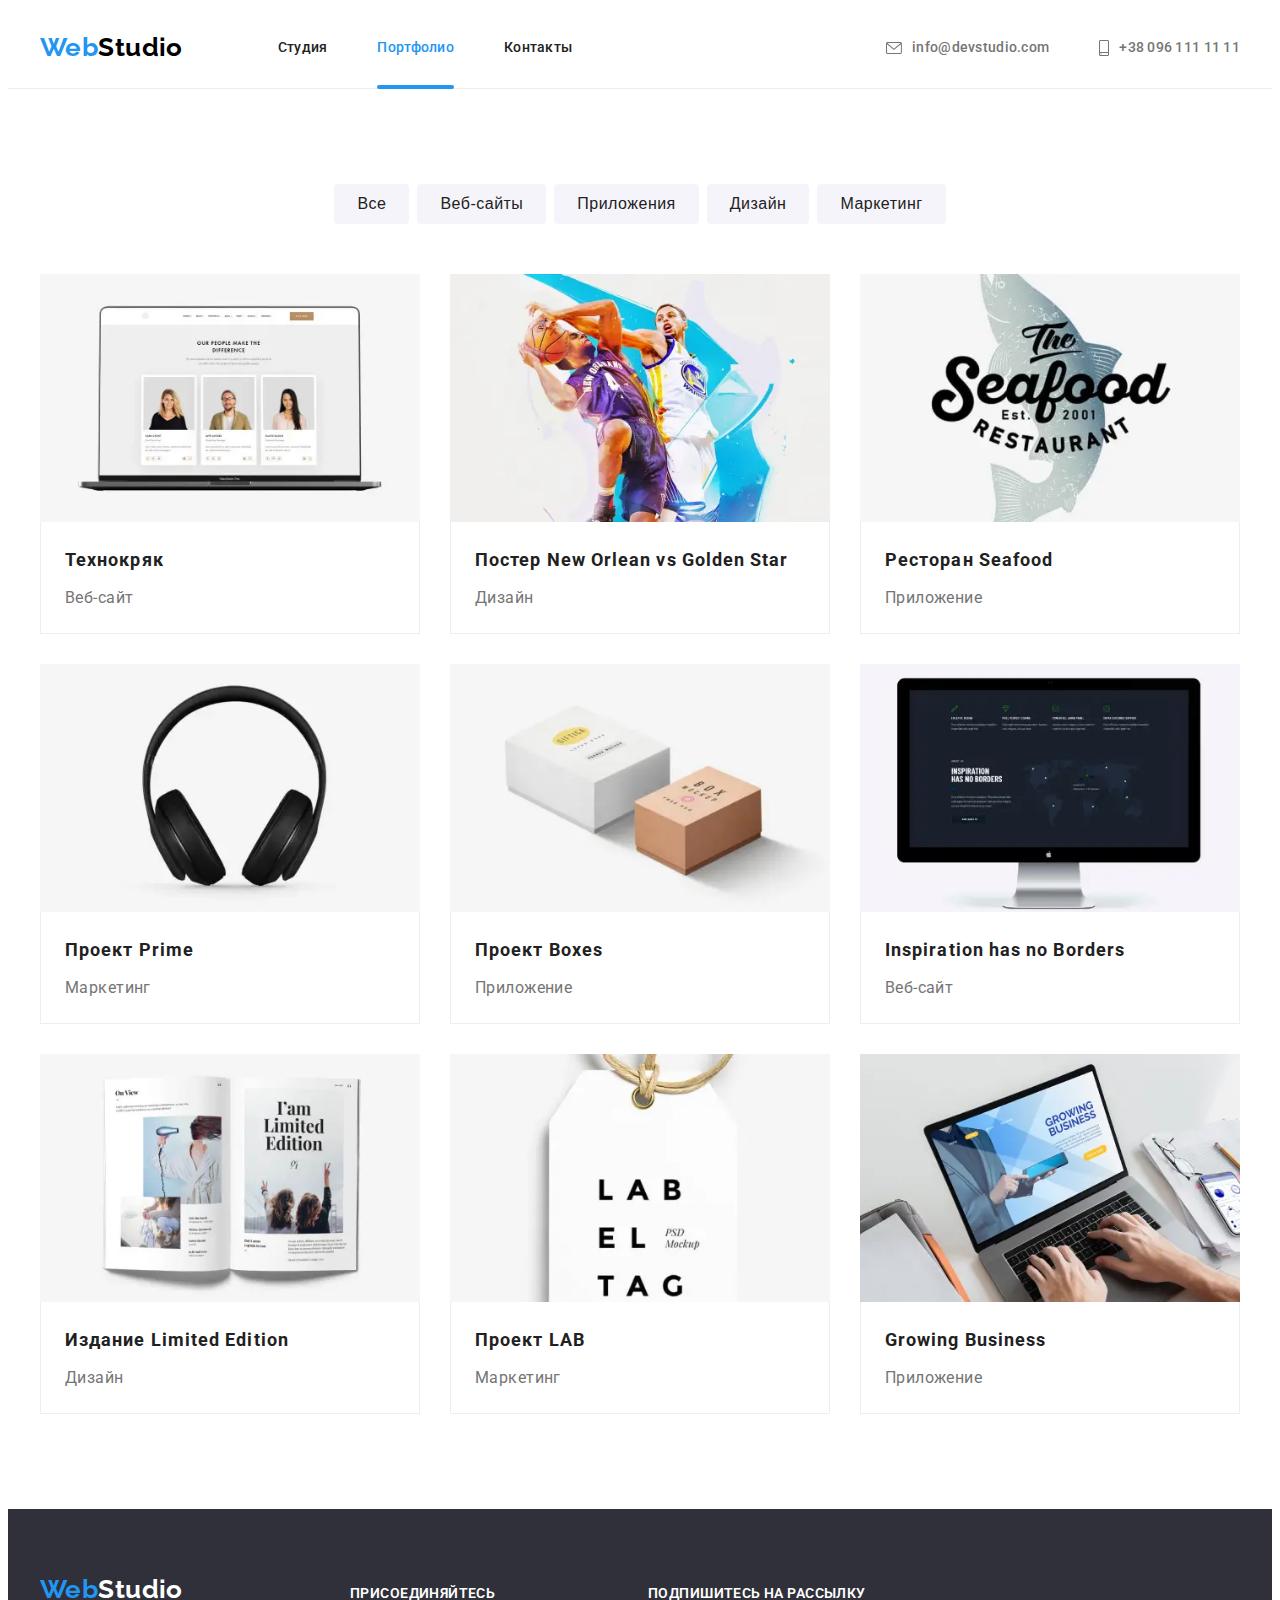
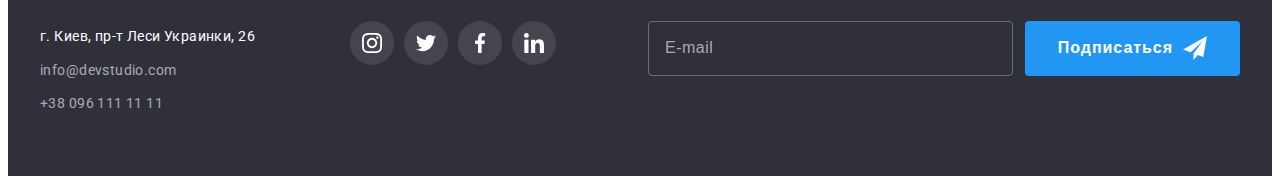
==== portfolio.html @ e7711534 "Add files" ====
<!DOCTYPE html>
<html lang="ru">
  <head>
    <meta charset="UTF-8" />
    <meta name="viewport" content="width=device-width, initial-scale=1.0" />
    <title>Portfolio</title>

    <link
      rel="stylesheet"
      href="https://cdnjs.cloudflare.com/ajax/libs/modern-normalize/1.0.0/modern-normalize.min.css"
      integrity="sha512-ISS7cAi1PEhQ8jnbJpJZMd29NlhNj4AWYyLOSp2CE/CsHxTCu+r+t0D2yoJudVrd0/8fTVPUVDzY5Tvli75u/g=="
      crossorigin="anonymous"
    />
    <link rel="preconnect" href="https://fonts.gstatic.com" />
    <link
      href="https://fonts.googleapis.com/css2?family=Raleway:wght@700&family=Roboto:wght@400;500;700;900&display=swap"
      rel="stylesheet"
    />
    <link rel="stylesheet" href="./css/main.min.css" />
  </head>
  <body>
    <!-- HEADER -->
    <header class="header header-border">
      <div class="header-container container">
        <a href="./index.html" class="logo"><span>Web</span>Studio</a>

        <div class="header-links-wrapper" data-menu>
          <nav class="navigation">
            <ul class="nav-menu">
              <li><a href="./index.html">Студия</a></li>
              <li><a href="#" class="current">Портфолио</a></li>
              <li><a href="#">Контакты</a></li>
            </ul>
          </nav>
          <div class="contacts-mobile-wrapper">
            <ul class="contact-links">
              <li>
                <a href="mailto:info@devstudio.com">
                  <svg class="contact-icon" width="16" height="12">
                    <use href="./images/sprite.svg#icon-envelope"></use>
                  </svg>
                  info@devstudio.com
                </a>
              </li>
              <li>
                <a href="tel:+380961111111" class="tel">
                  <svg class="contact-icon" width="10" height="16">
                    <use href="./images/sprite.svg#icon-smartphone"></use>
                  </svg>
                  +38 096 111 11 11
                </a>
              </li>
            </ul>
            <ul class="mobile-menu-socials">
              <li>
                <a href="#">Instagram</a>
              </li>
              <li>
                <a href="#">Twitter</a>
              </li>
              <li>
                <a href="#">Facebook</a>
              </li>
              <li>
                <a href="#">LinkedIn</a>
              </li>
            </ul>
          </div>
        </div>
        <button
          type="button"
          class="burger-menu-btn"
          aria-expanded="false"
          data-menu-button
        >
          <svg width="40" height="40" aria-label="Mobile menu switcher">
            <use class="menu-icon" href="./images/sprite.svg#icon-menu"></use>
            <use class="cross-icon" href="./images/sprite.svg#icon-cross"></use>
          </svg>
        </button>
      </div>
    </header>

    <!-- MAIN -->

    <!-- our works -->
    <main>
      <section class="our-works-section">
        <div class="our-works container">
          <!-- hidden H1 heading -->
          <h1 class="visually-hidden">Наши работы</h1>

          <!-- filter -->
          <ul class="filter-selectors">
            <li>
              <button type="button" class="filter-selector">Все</button>
            </li>
            <li>
              <button type="button" class="filter-selector">Веб-сайты</button>
            </li>
            <li>
              <button type="button" class="filter-selector">Приложения</button>
            </li>
            <li>
              <button type="button" class="filter-selector">Дизайн</button>
            </li>
            <li>
              <button type="button" class="filter-selector">Маркетинг</button>
            </li>
          </ul>

          <!-- our projects cards -->
          <ul class="projects-cards">
            <li>
              <a href="#">
                <div class="overlay-container">
                  <picture>
                    <source
                      srcset="
                        ./images/projects/project1-card450.webp 1x,
                        ./images/projects/project1-card900.webp 2x
                      "
                      type="image/webp"
                    />
                    <source
                      srcset="
                        ./images/projects/project1-card450.jpg 1x,
                        ./images/projects/project1-card900.jpg 2x
                      "
                    />
                    <img
                      src="./images/projects/project1-card450.jpg"
                      alt="Открытый ноутбук со страницей сайта на экране"
                      loading="lazy"
                      width="450"
                    />
                  </picture>
                  <div class="overlay">
                    <p>
                      Технокряк это современная площадка распространения
                      коронавируса. Компании используют эту платформу для
                      цифрового шпионажа и атак на защищённые сервера
                      конкурентов.
                    </p>
                  </div>
                </div>
                <div class="project-card-info">
                  <h2 class="project-card-heading">Технокряк</h2>
                  <p class="project-card-text">Веб-сайт</p>
                </div>
              </a>
            </li>
            <li>
              <a href="#">
                <div class="overlay-container">
                  <picture>
                    <source
                      srcset="
                        ./images/projects/project2-card450.webp 1x,
                        ./images/projects/project2-card900.webp 2x
                      "
                      type="image/webp"
                    />
                    <source
                      srcset="
                        ./images/projects/project2-card450.jpg 1x,
                        ./images/projects/project2-card900.jpg 2x
                      "
                    />
                    <img
                      src="./images/projects/project2-card450.jpg"
                      alt="Два баскетболиста в борьбе за мяч"
                      loading="lazy"
                      width="450"
                    />
                  </picture>
                  <div class="overlay">
                    <p>
                      Технокряк это современная площадка распространения
                      коронавируса. Компании используют эту платформу для
                      цифрового шпионажа и атак на защищённые сервера
                      конкурентов.
                    </p>
                  </div>
                </div>
                <div class="project-card-info">
                  <h2 class="project-card-heading">
                    Постер New Orlean vs Golden Star
                  </h2>
                  <p class="project-card-text">Дизайн</p>
                </div>
              </a>
            </li>
            <li>
              <a href="#">
                <div class="overlay-container">
                  <picture>
                    <source
                      srcset="
                        ./images/projects/project3-card450.webp 1x,
                        ./images/projects/project3-card900.webp 2x
                      "
                      type="image/webp"
                    />
                    <source
                      srcset="
                        ./images/projects/project3-card450.jpg 1x,
                        ./images/projects/project3-card900.jpg 2x
                      "
                    />
                    <img
                      src="./images/projects/project3-card450.jpg"
                      alt="Эмблема в виде рыбы и название ресторана Seafood"
                      loading="lazy"
                      width="450"
                    />
                  </picture>
                  <div class="overlay">
                    <p>
                      Ресторан Seafood получет морепродукты напрямую от суровых
                      китобоев, гоняющихся за рыбинами по семи морям и океанам,
                      и все для того, чтобы Вы могли спокойно лососнуть тунца.
                    </p>
                  </div>
                </div>
                <div class="project-card-info">
                  <h2 class="project-card-heading">Ресторан Seafood</h2>
                  <p class="project-card-text">Приложение</p>
                </div>
              </a>
            </li>
            <li>
              <a href="#">
                <div class="overlay-container">
                  <picture>
                    <source
                      srcset="
                        ./images/projects/project4-card450.webp 1x,
                        ./images/projects/project4-card900.webp 2x
                      "
                      type="image/webp"
                    />
                    <source
                      srcset="
                        ./images/projects/project4-card450.jpg 1x,
                        ./images/projects/project4-card900.jpg 2x
                      "
                    />
                    <img
                      src="./images/projects/project4-card450.jpg"
                      alt="Черные наушники"
                      loading="lazy"
                      width="450"
                    />
                  </picture>
                  <div class="overlay">
                    <p>
                      Технокряк это современная площадка распространения
                      коронавируса. Компании используют эту платформу для
                      цифрового шпионажа и атак на защищённые сервера
                      конкурентов.
                    </p>
                  </div>
                </div>
                <div class="project-card-info">
                  <h2 class="project-card-heading">Проект Prime</h2>
                  <p class="project-card-text">Маркетинг</p>
                </div>
              </a>
            </li>
            <li>
              <a href="#">
                <div class="overlay-container">
                  <picture>
                    <source
                      srcset="
                        ./images/projects/project5-card450.webp 1x,
                        ./images/projects/project5-card900.webp 2x
                      "
                      type="image/webp"
                    />
                    <source
                      srcset="
                        ./images/projects/project5-card450.jpg 1x,
                        ./images/projects/project5-card900.jpg 2x
                      "
                    />
                    <img
                      src="./images/projects/project5-card450.jpg"
                      alt="Сетло-серая и светло-коричневая коробки"
                      loading="lazy"
                      width="450"
                    />
                  </picture>
                  <div class="overlay">
                    <p>
                      Технокряк это современная площадка распространения
                      коронавируса. Компании используют эту платформу для
                      цифрового шпионажа и атак на защищённые сервера
                      конкурентов.
                    </p>
                  </div>
                </div>
                <div class="project-card-info">
                  <h2 class="project-card-heading">Проект Boxes</h2>
                  <p class="project-card-text">Приложение</p>
                </div>
              </a>
            </li>
            <li>
              <a href="#">
                <div class="overlay-container">
                  <picture>
                    <source
                      srcset="
                        ./images/projects/project6-card450.webp 1x,
                        ./images/projects/project6-card900.webp 2x
                      "
                      type="image/webp"
                    />
                    <source
                      srcset="
                        ./images/projects/project6-card450.jpg 1x,
                        ./images/projects/project6-card900.jpg 2x
                      "
                    />
                    <img
                      src="./images/projects/project6-card450.jpg"
                      alt="Монитор с открытой страницей сайта на экране"
                      loading="lazy"
                      width="450"
                    />
                  </picture>
                  <div class="overlay">
                    <p>
                      Технокряк это современная площадка распространения
                      коронавируса. Компании используют эту платформу для
                      цифрового шпионажа и атак на защищённые сервера
                      конкурентов.
                    </p>
                  </div>
                </div>
                <div class="project-card-info">
                  <h2 class="project-card-heading">
                    Inspiration has no Borders
                  </h2>
                  <p class="project-card-text">Веб-сайт</p>
                </div>
              </a>
            </li>
            <li>
              <a href="#">
                <div class="overlay-container">
                  <picture>
                    <source
                      srcset="
                        ./images/projects/project7-card450.webp 1x,
                        ./images/projects/project7-card900.webp 2x
                      "
                      type="image/webp"
                    />
                    <source
                      srcset="
                        ./images/projects/project7-card450.jpg 1x,
                        ./images/projects/project7-card900.jpg 2x
                      "
                    />
                    <img
                      src="./images/projects/project7-card450.jpg"
                      alt="Разворот журнала с иллюстрациями"
                      loading="lazy"
                      width="450"
                    />
                  </picture>
                  <div class="overlay">
                    <p>
                      Технокряк это современная площадка распространения
                      коронавируса. Компании используют эту платформу для
                      цифрового шпионажа и атак на защищённые сервера
                      конкурентов.
                    </p>
                  </div>
                </div>
                <div class="project-card-info">
                  <h2 class="project-card-heading">Издание Limited Edition</h2>
                  <p class="project-card-text">Дизайн</p>
                </div>
              </a>
            </li>
            <li>
              <a href="#">
                <div class="overlay-container">
                  <picture>
                    <source
                      srcset="
                        ./images/projects/project8-card450.webp 1x,
                        ./images/projects/project8-card900.webp 2x
                      "
                      type="image/webp"
                    />
                    <source
                      srcset="
                        ./images/projects/project8-card450.jpg 1x,
                        ./images/projects/project8-card900.jpg 2x
                      "
                    />
                    <img
                      src="./images/projects/project8-card450.jpg"
                      alt="Белая бирка на пеньковом шнурке с логотипом Label Tag"
                      loading="lazy"
                      width="450"
                    />
                  </picture>
                  <div class="overlay">
                    <p>
                      Технокряк это современная площадка распространения
                      коронавируса. Компании используют эту платформу для
                      цифрового шпионажа и атак на защищённые сервера
                      конкурентов.
                    </p>
                  </div>
                </div>
                <div class="project-card-info">
                  <h2 class="project-card-heading">Проект LAB</h2>
                  <p class="project-card-text">Маркетинг</p>
                </div>
              </a>
            </li>
            <li>
              <a href="#">
                <div class="overlay-container">
                  <picture>
                    <source
                      srcset="
                        ./images/projects/project9-card450.webp 1x,
                        ./images/projects/project9-card900.webp 2x
                      "
                      type="image/webp"
                    />
                    <source
                      srcset="
                        ./images/projects/project9-card450.jpg 1x,
                        ./images/projects/project9-card900.jpg 2x
                      "
                    />
                    <img
                      src="./images/projects/project9-card450.jpg"
                      alt="Открытый ноутбук со страницей Growing Business на экране"
                      loading="lazy"
                      width="450"
                    />
                  </picture>
                  <div class="overlay">
                    <p>
                      Приложение Growing Business поможет вам вовремя и
                      беапелляционно вычислить момент перехода Вашего бизнеса в
                      фазу отрицательного роста.
                    </p>
                  </div>
                </div>
                <div class="project-card-info">
                  <h2 class="project-card-heading">Growing Business</h2>
                  <p class="project-card-text">Приложение</p>
                </div>
              </a>
            </li>
          </ul>
        </div>
      </section>
    </main>

    <!-- FOOTER -->
    <footer class="footer">
      <div class="footer-container container">
        <div class="footer-info">
          <div class="footer-liner">
            <a href="./index.html" class="logo logo-footer"
              ><span>Web</span>Studio</a
            >
          </div>
          <address>г. Киев, пр-т Леси Украинки, 26</address>
          <ul class="footer-contacts">
            <li>
              <a href="mailto:info@devstudio.com">info@devstudio.com</a>
            </li>
            <li>
              <a href="tel:+380961111111">+38 096 111 11 11</a>
            </li>
          </ul>
        </div>
        <div class="footer-socials">
          <div class="footer-liner">
            <p class="footer-cta">присоединяйтесь</p>
          </div>
          <ul class="footer-social-icons">
            <li>
              <a href="#" class="social-icon-ellipse footer-ellipse">
                <svg class="teammate-icon">
                  <use href="./images/sprite.svg#icon-instagram"></use>
                </svg>
              </a>
            </li>
            <li>
              <a href="#" class="social-icon-ellipse footer-ellipse">
                <svg class="teammate-icon">
                  <use href="./images/sprite.svg#icon-twitter"></use>
                </svg>
              </a>
            </li>
            <li>
              <a href="#" class="social-icon-ellipse footer-ellipse">
                <svg class="teammate-icon">
                  <use href="./images/sprite.svg#icon-facebook"></use>
                </svg>
              </a>
            </li>
            <li>
              <a href="#" class="social-icon-ellipse footer-ellipse">
                <svg class="teammate-icon">
                  <use href="./images/sprite.svg#icon-linkedin"></use>
                </svg>
              </a>
            </li>
          </ul>
        </div>
        <div class="footer-form-wrapper">
          <div class="footer-liner">
            <p class="footer-cta">Подпишитесь на рассылку</p>
          </div>
          <form class="footer-form">
            <input type="email" placeholder="E-mail" />
            <button type="submit" class="main-style-btn send-btn">
              Подписаться
              <svg class="send-icon" width="24" height="24">
                <use href="./images/sprite.svg#icon-send"></use>
              </svg>
            </button>
          </form>
        </div>
      </div>
    </footer>

    <script src="./js/menu.js"></script>
  </body>
</html>
---- css/main.min.css ----
.nav-menu,.contact-links,.mobile-menu-socials,.teammate-social-icons,.footer-social-icons,.features-list,.doings-list,.team-list,.clients-list,.footer-contacts,.filter-selectors,.projects-cards{list-style:none;padding-left:0;margin-top:0;margin-bottom:0}.nav-menu a,.contact-links a{font-weight:500;line-height:1.14;letter-spacing:0.02em;color:inherit;display:-webkit-box;display:-ms-flexbox;display:flex;-webkit-box-align:center;-ms-flex-align:center;align-items:center;fill:currentColor}@media screen and (min-width: 768px){.nav-menu a,.contact-links a{padding-top:32px;padding-bottom:32px}}body{background-color:#fff;font-family:'Roboto', sans-serif;font-size:14px;letter-spacing:0.03em;color:#757575}body.modal-open{overflow:hidden}a{text-decoration:none;color:#757575}button{cursor:pointer;outline:none}img{display:block;max-width:100%;height:auto}.section-header{font-weight:700;font-size:36px;line-height:1.17;text-align:center;color:#212121;margin-top:0;margin-bottom:50px}.container{max-width:480px;padding:0 15px;margin-left:auto;margin-right:auto}@media screen and (min-width: 768px){.container{max-width:768px}}@media screen and (min-width: 1200px){.container{max-width:1200px}}.our-works-section,.team-container,.clients-container{padding-top:60px;padding-bottom:60px}@media screen and (min-width: 1200px){.our-works-section,.team-container,.clients-container{padding-top:95px;padding-bottom:95px}}.header-container,.header-links-wrapper,.navigation,.nav-menu,.contact-links,.main-banner-bg,.features-list,.doings-list,.team-list,.team-list img,.filter-selectors,.projects-cards,.projects-cards img,.footer-liner,.doings-text,.modal-close-btn,.overlay,.footer-form,.send-btn,.modal-form{display:-webkit-box;display:-ms-flexbox;display:flex}.nav-menu a:hover,.nav-menu a:active,.nav-menu a:focus,.footer-contacts a:hover,.footer-contacts a:active,.footer-contacts a:focus{color:#2196f3}@media screen and (min-width: 768px){.contact-links a:hover,.contact-links a:active,.contact-links a:focus{color:#2196f3}}.visually-hidden{position:absolute;clip:rect(0 0 0 0);width:1px;height:1px;margin:-1px}.logo{position:relative;font-family:'Raleway', sans-serif;font-weight:700;font-size:26px;line-height:1.2;color:#000000}.logo span{color:#2196f3}.logo-footer{color:#fff;display:inline-block}@media screen and (max-width: 767px){.header-links-wrapper{padding-top:48px;padding-bottom:48px;padding-right:15px;padding-left:40px;-webkit-box-orient:vertical;-webkit-box-direction:normal;-ms-flex-direction:column;flex-direction:column;-webkit-box-pack:justify;-ms-flex-pack:justify;justify-content:space-between;position:absolute;z-index:1;left:0;top:0;width:100%;height:100%;min-height:100vh;overflow-y:auto;background-color:#fff;opacity:0;pointer-events:none;-webkit-transition:opacity 250ms cubic-bezier(0.4, 0, 0.2, 1);transition:opacity 250ms cubic-bezier(0.4, 0, 0.2, 1)}.header-links-wrapper.is-open{opacity:1;pointer-events:all}}@media screen and (min-width: 768px){.header-links-wrapper{-webkit-box-flex:1;-ms-flex-positive:1;flex-grow:1;-webkit-box-align:center;-ms-flex-align:center;align-items:center}}.navigation{-webkit-box-align:center;-ms-flex-align:center;align-items:center}@media screen and (max-width: 767px){.navigation{margin-bottom:40px}}.nav-menu{-webkit-box-orient:vertical;-webkit-box-direction:normal;-ms-flex-direction:column;flex-direction:column}.nav-menu li{position:relative}@media screen and (max-width: 767px){.nav-menu li:not(:last-child){margin-bottom:32px}}.nav-menu a{color:#212121;-webkit-transition:color 250ms cubic-bezier(0.4, 0, 0.2, 1);transition:color 250ms cubic-bezier(0.4, 0, 0.2, 1)}@media screen and (max-width: 767px){.nav-menu a{font-size:40px}}.nav-menu .current{color:#2196f3}@media screen and (min-width: 768px){.nav-menu .current::after{content:'';background-color:#2196f3;height:4px;width:100%;border-radius:2px;display:block;position:absolute;bottom:-1px}}@media screen and (min-width: 768px){.nav-menu{-webkit-box-orient:horizontal;-webkit-box-direction:normal;-ms-flex-direction:row;flex-direction:row}.nav-menu li:not(:last-child){margin-right:50px}}.main-style-btn{background-color:#2196f3;font-weight:bold;font-size:16px;line-height:1.87;text-align:center;letter-spacing:0.06em;color:#fff;padding:10px 32px;border:1px solid transparent;border-radius:4px}.filter-selector{background-color:#f5f4fa;font-weight:500;font-size:16px;line-height:1.6;text-align:center;letter-spacing:0.03em;color:#212121;padding:6px 22px;border:1px solid transparent;border-radius:4px;-webkit-transition:color 250ms cubic-bezier(0.4, 0, 0.2, 1),background-color 250ms cubic-bezier(0.4, 0, 0.2, 1),-webkit-box-shadow 250ms cubic-bezier(0.4, 0, 0.2, 1);transition:color 250ms cubic-bezier(0.4, 0, 0.2, 1),background-color 250ms cubic-bezier(0.4, 0, 0.2, 1),-webkit-box-shadow 250ms cubic-bezier(0.4, 0, 0.2, 1);transition:color 250ms cubic-bezier(0.4, 0, 0.2, 1),background-color 250ms cubic-bezier(0.4, 0, 0.2, 1),box-shadow 250ms cubic-bezier(0.4, 0, 0.2, 1);transition:color 250ms cubic-bezier(0.4, 0, 0.2, 1),background-color 250ms cubic-bezier(0.4, 0, 0.2, 1),box-shadow 250ms cubic-bezier(0.4, 0, 0.2, 1),-webkit-box-shadow 250ms cubic-bezier(0.4, 0, 0.2, 1)}.filter-selector:hover,.filter-selector:focus{background-color:#2196f3;color:#fff;cursor:pointer;-webkit-box-shadow:0px 3px 1px rgba(0,0,0,0.1),0px 1px 2px rgba(0,0,0,0.08),0px 2px 2px rgba(0,0,0,0.12);box-shadow:0px 3px 1px rgba(0,0,0,0.1),0px 1px 2px rgba(0,0,0,0.08),0px 2px 2px rgba(0,0,0,0.12)}.burger-menu-btn{position:relative;z-index:3;width:40px;height:40px;border:none;background-color:transparent;padding:0;fill:#212121;-webkit-transition:fill 250ms cubic-bezier(0.4, 0, 0.2, 1);transition:fill 250ms cubic-bezier(0.4, 0, 0.2, 1)}.burger-menu-btn:hover,.burger-menu-btn:focus{fill:#2196f3}.burger-menu-btn .cross-icon{display:none}.burger-menu-btn.is-open .cross-icon{display:block}.burger-menu-btn.is-open .menu-icon{display:none}@media screen and (min-width: 768px){.burger-menu-btn{display:none}}@media screen and (min-width: 768px){.contacts-mobile-wrapper{margin-left:auto}}.contact-links{-webkit-box-orient:vertical;-webkit-box-direction:reverse;-ms-flex-direction:column-reverse;flex-direction:column-reverse}.contact-links a{-webkit-transition:color 250ms cubic-bezier(0.4, 0, 0.2, 1);transition:color 250ms cubic-bezier(0.4, 0, 0.2, 1)}@media screen and (max-width: 1199px){.contact-links a{padding-top:0;padding-bottom:0}}@media screen and (max-width: 767px){.contact-links li:last-child{margin-bottom:32px}}@media screen and (min-width: 768px) and (max-width: 1199px){.contact-links li:not(:last-child){margin-bottom:16px}}@media screen and (max-width: 767px){.contact-links{margin-bottom:64px}.contact-links .tel{font-size:34px;color:#2196f3}}@media screen and (min-width: 768px){.contact-links{margin-left:auto;-webkit-box-orient:vertical;-webkit-box-direction:normal;-ms-flex-direction:column;flex-direction:column}}@media screen and (min-width: 1200px){.contact-links{-webkit-box-orient:horizontal;-webkit-box-direction:normal;-ms-flex-direction:row;flex-direction:row}.contact-links li:not(:last-child){margin-right:50px}}.contact-icon{margin-right:10px}@media screen and (max-width: 767px){.contact-icon{display:none}}.mobile-menu-socials{display:none;-ms-flex-wrap:wrap;flex-wrap:wrap;width:100%}.mobile-menu-socials li{position:relative}.mobile-menu-socials li:not(:last-child){margin-right:20px}.mobile-menu-socials li:not(:last-child)::after{content:'';width:1px;height:22px;background-color:rgba(33,33,33,0.2);position:absolute;right:-10px}.mobile-menu-socials a{color:#2196f3;font-weight:500;font-size:18px;line-height:1.22;letter-spacing:0.02em}@media screen and (max-width: 767px){.mobile-menu-socials{display:-webkit-box;display:-ms-flexbox;display:flex}}.teammate-social-icons{display:-webkit-box;display:-ms-flexbox;display:flex;-webkit-box-pack:center;-ms-flex-pack:center;justify-content:center;-webkit-box-align:center;-ms-flex-align:center;align-items:center}.teammate-social-icons li{width:44px;height:44px}.teammate-social-icons li:not(:last-child){margin-right:10px}.social-icon-ellipse{width:100%;height:100%;display:-webkit-box;display:-ms-flexbox;display:flex;-webkit-box-pack:center;-ms-flex-pack:center;justify-content:center;-webkit-box-align:center;-ms-flex-align:center;align-items:center;border-radius:50%;fill:#afb1b8;-webkit-transition:background-color 250ms cubic-bezier(0.4, 0, 0.2, 1),fill 250ms cubic-bezier(0.4, 0, 0.2, 1);transition:background-color 250ms cubic-bezier(0.4, 0, 0.2, 1),fill 250ms cubic-bezier(0.4, 0, 0.2, 1)}.social-icon-ellipse:hover,.social-icon-ellipse:focus{background-color:#2196f3;fill:#fff}.teammate-icon{width:20px;height:20px}.footer-social-icons{display:-webkit-box;display:-ms-flexbox;display:flex}.footer-social-icons li{width:44px;height:44px}.footer-social-icons li:not(:nth-child(4n+4)){margin-right:10px}.footer-ellipse{background-color:rgba(255,255,255,0.1);fill:#fff}.backdrop{position:fixed;z-index:5;top:0;left:0;right:0;bottom:0;display:-webkit-box;display:-ms-flexbox;display:flex;-webkit-box-pack:center;-ms-flex-pack:center;justify-content:center;overflow-y:auto;background-color:rgba(0,0,0,0.2);-webkit-transition:opacity 250ms cubic-bezier(0.4, 0, 0.2, 1);transition:opacity 250ms cubic-bezier(0.4, 0, 0.2, 1)}.is-hidden{opacity:0;pointer-events:none}.modal-form-container{position:relative;width:calc(100% - 2 * 15px);max-width:450px;min-height:581px;padding:40px;margin-top:auto;margin-bottom:auto;background-color:#fff;-webkit-box-shadow:0px 1px 3px rgba(0,0,0,0.12),0px 1px 1px rgba(0,0,0,0.14),0px 2px 1px rgba(0,0,0,0.2);box-shadow:0px 1px 3px rgba(0,0,0,0.12),0px 1px 1px rgba(0,0,0,0.14),0px 2px 1px rgba(0,0,0,0.2);border-radius:4px;-webkit-transition:-webkit-transform 500ms cubic-bezier(0.4, 0, 0.2, 1) 100ms;transition:-webkit-transform 500ms cubic-bezier(0.4, 0, 0.2, 1) 100ms;transition:transform 500ms cubic-bezier(0.4, 0, 0.2, 1) 100ms;transition:transform 500ms cubic-bezier(0.4, 0, 0.2, 1) 100ms, -webkit-transform 500ms cubic-bezier(0.4, 0, 0.2, 1) 100ms}@media screen and (max-width: 359px){.modal-form-container{-webkit-box-align:start;-ms-flex-align:start;align-items:flex-start;margin-top:20px}}@media screen and (min-width: 1200px){.modal-form-container{max-width:528px}}.modal-form-container p{font-style:normal;font-weight:bold;font-size:20px;line-height:1.15;color:#212121;margin-top:0;margin-bottom:30px}@media screen and (max-width: 1199px){.modal-form-container p{text-align:center}}.is-hidden .modal-form-container{-webkit-transform:translateY(-10%);transform:translateY(-10%);opacity:0%}.modal-close-btn{-webkit-box-pack:center;-ms-flex-pack:center;justify-content:center;-webkit-box-align:center;-ms-flex-align:center;align-items:center;width:30px;height:30px;padding:0;border:1px solid rgba(0,0,0,0.1);border-radius:50%;background-color:#fff;fill:#212121;position:absolute;top:8px;right:8px;-webkit-transition:fill 250ms cubic-bezier(0.4, 0, 0.2, 1);transition:fill 250ms cubic-bezier(0.4, 0, 0.2, 1)}.modal-close-btn:hover{fill:#2196f3}.footer-form{-webkit-box-pack:justify;-ms-flex-pack:justify;justify-content:space-between}@media screen and (max-width: 1199px){.footer-form{-webkit-box-orient:vertical;-webkit-box-direction:normal;-ms-flex-direction:column;flex-direction:column;-webkit-box-align:center;-ms-flex-align:center;align-items:center}}.footer-form input{width:100%;max-width:450px;height:51px;padding-left:16px;border:1px solid rgba(255,255,255,0.3);border-radius:4px;background-color:transparent;color:#fff;font-size:16px;line-height:1.25;letter-spacing:0.03em}@media screen and (max-width: 1199px){.footer-form input{margin-bottom:20px}}.footer-form input::-webkit-input-placeholder{color:rgba(255,255,255,0.6)}.footer-form input:-ms-input-placeholder{color:rgba(255,255,255,0.6)}.footer-form input::-ms-input-placeholder{color:rgba(255,255,255,0.6)}.footer-form input::placeholder{color:rgba(255,255,255,0.6)}.send-btn{fill:#fff;-webkit-box-align:center;-ms-flex-align:center;align-items:center}@media screen and (min-width: 1200px){.send-btn{margin-left:12px}}.send-icon{margin-left:10px}.modal-form{-webkit-box-orient:vertical;-webkit-box-direction:normal;-ms-flex-direction:column;flex-direction:column;-webkit-box-align:center;-ms-flex-align:center;align-items:center}.modal-form label{width:100%}.input-box{position:relative;margin-bottom:28px}.input-box input{padding-left:42px}.form-icon{position:absolute;left:15px;bottom:50%;-webkit-transform:translateY(50%);transform:translateY(50%);fill:#212121;-webkit-transition:fill 250ms cubic-bezier(0.4, 0, 0.2, 1);transition:fill 250ms cubic-bezier(0.4, 0, 0.2, 1)}.comment-box{margin-bottom:20px;position:relative}.policy-box{position:relative;margin-bottom:30px;display:-webkit-box;display:-ms-flexbox;display:flex;-webkit-box-pack:center;-ms-flex-pack:center;justify-content:center}.modal-form-input{width:100%;height:40px;display:block;border:1px solid rgba(33,33,33,0.2);border-radius:4px;outline:none;letter-spacing:0.01em;color:#757575;-webkit-transition:border 250ms cubic-bezier(0.4, 0, 0.2, 1);transition:border 250ms cubic-bezier(0.4, 0, 0.2, 1)}.modal-form-input::-webkit-input-placeholder{color:rgba(117,117,117,0.5)}.modal-form-input:-ms-input-placeholder{color:rgba(117,117,117,0.5)}.modal-form-input::-ms-input-placeholder{color:rgba(117,117,117,0.5)}.modal-form-input::placeholder{color:rgba(117,117,117,0.5)}.modal-form-input.textarea{height:auto;padding:12px 16px;resize:none}.modal-form-input:hover,.modal-form-input:focus-within{border:1px solid #2196f3}.modal-form-input:hover+.form-icon,.modal-form-input:focus-within+.form-icon{fill:#2196f3}.check-box{padding-left:24px}.check-box::before{content:'';width:16px;height:15px;cursor:pointer;position:absolute;left:0px;-webkit-box-shadow:inset 0 0 0 2px #212121;box-shadow:inset 0 0 0 2px #212121;border-radius:2px;-webkit-transition:background-color 250ms cubic-bezier(0.4, 0, 0.2, 1),-webkit-box-shadow 250ms cubic-bezier(0.4, 0, 0.2, 1);transition:background-color 250ms cubic-bezier(0.4, 0, 0.2, 1),-webkit-box-shadow 250ms cubic-bezier(0.4, 0, 0.2, 1);transition:box-shadow 250ms cubic-bezier(0.4, 0, 0.2, 1),background-color 250ms cubic-bezier(0.4, 0, 0.2, 1);transition:box-shadow 250ms cubic-bezier(0.4, 0, 0.2, 1),background-color 250ms cubic-bezier(0.4, 0, 0.2, 1),-webkit-box-shadow 250ms cubic-bezier(0.4, 0, 0.2, 1)}@media screen and (min-width: 1200px){.check-box::before{left:10px}}@media screen and (max-width: 1199px){.check-box{font-size:12px}.check-box::before{bottom:0px}}.policy-input:checked+.check-box::before{background-color:#2196f3;-webkit-box-shadow:inset 0 0 0 2px #2196f3;box-shadow:inset 0 0 0 2px #2196f3;background-image:url(../images/icon-check.svg);background-repeat:no-repeat;background-position:50% 50%}.policy-input:focus+.check-box::before{-webkit-box-shadow:inset 0 0 0 2px #212121,0 0 0 2px #2196f3;box-shadow:inset 0 0 0 2px #212121,0 0 0 2px #2196f3}.policy-input:checked:focus+.check-box::before{-webkit-box-shadow:inset 0 0 0 2px #2196f3,0 0 0 2px #2196f3;box-shadow:inset 0 0 0 2px #2196f3,0 0 0 2px #2196f3}.policy-link{color:#2196f3;text-decoration:underline}.policy-link:focus{outline-color:#2196f3}.modal-form-label{position:absolute;top:-15px;display:block;font-size:12px;line-height:1.16;letter-spacing:0.01em}.modal-form-btn{padding:10px 55px;-webkit-box-shadow:0px 4px 4px rgba(0,0,0,0.15);box-shadow:0px 4px 4px rgba(0,0,0,0.15);-webkit-transition:background-color 250ms cubic-bezier(0.4, 0, 0.2, 1);transition:background-color 250ms cubic-bezier(0.4, 0, 0.2, 1)}.modal-form-btn:hover,.modal-form-btn:focus{background-color:#188ce8}.header{position:relative}.header-container{width:100%;height:60px;-webkit-box-align:center;-ms-flex-align:center;align-items:center}@media screen and (min-width: 768px){.header-container{height:80px}.header-container .logo{margin-right:88px}}@media screen and (min-width: 1200px){.header-container .logo{margin-right:95px}}.burger-menu-btn{margin-left:auto}.header-border{border-bottom:1px solid #ececec}.main-banner-bg{background-color:#2f303a;max-width:768px;min-height:400px;background-image:-webkit-gradient(linear, left top, right top, from(rgba(47,48,58,0.4)), to(rgba(47,48,58,0.4))),url(../images/hero-bg768.jpg);background-image:linear-gradient(to right, rgba(47,48,58,0.4), rgba(47,48,58,0.4)),url(../images/hero-bg768.jpg);background-position:center;background-repeat:no-repeat;background-size:cover;margin-left:auto;margin-right:auto;-webkit-box-align:center;-ms-flex-align:center;align-items:center}@media screen and (min-width: 769px){.main-banner-bg{max-width:1600px;min-height:400px;background-image:-webkit-gradient(linear, left top, right top, from(rgba(47,48,58,0.4)), to(rgba(47,48,58,0.4))),url(../images/main-bg.jpg);background-image:linear-gradient(to right, rgba(47,48,58,0.4), rgba(47,48,58,0.4)),url(../images/main-bg.jpg)}}@media screen and (min-width: 1200px){.main-banner-bg{min-height:600px}}@media screen and (min-device-pixel-ratio: 2), screen and (-webkit-min-device-pixel-ratio: 2), screen and (min-resolution: 192dpi), screen and (min-resolution: 2dppx){.main-banner-bg{background-image:-webkit-gradient(linear, left top, right top, from(rgba(47,48,58,0.4)), to(rgba(47,48,58,0.4))),url(../images/hero-bg768@2x.jpg);background-image:linear-gradient(to right, rgba(47,48,58,0.4), rgba(47,48,58,0.4)),url(../images/hero-bg768@2x.jpg)}}@media screen and (min-device-pixel-ratio: 2) and (min-width: 769px), screen and (-webkit-min-device-pixel-ratio: 2) and (min-width: 769px), screen and (min-resolution: 192dpi) and (min-width: 769px), screen and (min-resolution: 2dppx) and (min-width: 769px){.main-banner-bg{background-image:-webkit-gradient(linear, left top, right top, from(rgba(47,48,58,0.4)), to(rgba(47,48,58,0.4))),url(../images/main-bg@2x.jpg);background-image:linear-gradient(to right, rgba(47,48,58,0.4), rgba(47,48,58,0.4)),url(../images/main-bg@2x.jpg)}}.main-banner{text-align:center;max-width:400px}@media screen and (min-width: 1200px){.main-banner{max-width:650px}}.main-header{font-weight:900;font-size:26px;line-height:1.62;text-align:center;letter-spacing:0.06em;text-transform:uppercase;color:#fff;margin-top:0;margin-bottom:30px}@media screen and (min-width: 1200px){.main-header{font-size:44px;line-height:1.36}}.features-container{padding-top:60px;padding-bottom:60px}@media screen and (min-width: 1200px){.features-container{padding-top:95px;padding-bottom:95px}}.feature-card{min-height:120px;background-color:#f5f4fa;border-radius:4px;margin-bottom:30px;display:-webkit-box;display:-ms-flexbox;display:flex;-webkit-box-pack:center;-ms-flex-pack:center;justify-content:center;-webkit-box-align:center;-ms-flex-align:center;align-items:center}.feature-icon{width:70px;height:70px}.features-list{-ms-flex-wrap:wrap;flex-wrap:wrap}.features-list li{width:100%}@media screen and (max-width: 767px){.features-list li:not(:last-child){margin-bottom:30px}}@media screen and (min-width: 768px){.features-list li{width:calc((100% - 4 * 15px) / 2);margin:15px}}@media screen and (min-width: 1200px){.features-list li{width:calc((100% - 8 * 15px) / 4)}}.features-list .feature-heading{font-weight:700;font-size:inherit;line-height:1.14;text-transform:uppercase;color:#212121;margin-top:0;margin-bottom:10px}.features-list p{line-height:1.7;margin-top:0;margin-bottom:0}@media screen and (min-width: 768px){.features-list{margin:-15px}}.doings-section{padding-bottom:95px}@media screen and (max-width: 1199px){.doings-section{display:none}}.doings-list li{width:calc((100% - 60px) / 3);position:relative}.doings-list li:not(:nth-child(3n+3)){margin-right:30px}.doings-text{font-weight:600;text-transform:uppercase;color:#fff;background-color:rgba(47,48,58,0.8);width:100%;height:70px;-webkit-box-pack:center;-ms-flex-pack:center;justify-content:center;-webkit-box-align:center;-ms-flex-align:center;align-items:center;position:absolute;bottom:0}.doings-text p{margin-top:0;margin-bottom:0}.team-section{background-color:#f5f4fa}.team-list{-ms-flex-wrap:wrap;flex-wrap:wrap;font-size:16px;line-height:1.19;text-align:center}.team-list>li{-webkit-box-shadow:0px 1px 3px rgba(0,0,0,0.12),0px 1px 1px rgba(0,0,0,0.14),0px 2px 1px rgba(0,0,0,0.2);box-shadow:0px 1px 3px rgba(0,0,0,0.12),0px 1px 1px rgba(0,0,0,0.14),0px 2px 1px rgba(0,0,0,0.2);border-radius:0px 0px 4px 4px;width:100%}@media screen and (max-width: 767px){.team-list>li:not(:last-child){margin-bottom:30px}}@media screen and (min-width: 768px){.team-list>li{width:calc((100% - 4 * 15px) / 2);margin:15px}}@media screen and (min-width: 1200px){.team-list>li{width:calc((100% - 8 * 15px) / 4)}}@media screen and (min-width: 768px){.team-list{margin:-15px}}.teammate-info{padding-top:30px;padding-bottom:30px;padding-left:30px;padding-right:30px;border-radius:0px 0px 4px 4px;background-color:#fff}.teammate-info p{margin-top:0;margin-bottom:15px}.teammate-name{font-weight:500;font-size:16px;color:#212121;margin-top:0;margin-bottom:10px}.clients-list{display:-webkit-box;display:-ms-flexbox;display:flex;-ms-flex-wrap:wrap;flex-wrap:wrap;margin:-15px}.clients-list li{width:calc((100% - 4 * 15px) / 2);margin:15px}@media screen and (min-width: 768px){.clients-list li{width:calc((100% - 6 * 15px) / 3)}}@media screen and (min-width: 1200px){.clients-list li{width:calc((100% - 12 * 15px) / 6)}}.client-card{width:100%;min-height:90px;display:-webkit-box;display:-ms-flexbox;display:flex;-webkit-box-pack:center;-ms-flex-pack:center;justify-content:center;-webkit-box-align:center;-ms-flex-align:center;align-items:center;border:1px solid #afb1b8;border-radius:4px;fill:#afb1b8;-webkit-transition:fill 250ms cubic-bezier(0.4, 0, 0.2, 1),border 250ms cubic-bezier(0.4, 0, 0.2, 1);transition:fill 250ms cubic-bezier(0.4, 0, 0.2, 1),border 250ms cubic-bezier(0.4, 0, 0.2, 1)}.client-card:hover,.client-card:focus{border:1px solid #2196f3;fill:#2196f3}.footer{background-color:#2f303a}.footer address{font-style:normal;line-height:1.7;color:#fff;margin-bottom:10px}.footer-container{padding-top:60px;padding-bottom:60px;display:-webkit-box;display:-ms-flexbox;display:flex;-webkit-box-align:baseline;-ms-flex-align:baseline;align-items:baseline}@media screen and (max-width: 767px){.footer-container{-webkit-box-orient:vertical;-webkit-box-direction:normal;-ms-flex-direction:column;flex-direction:column;-webkit-box-align:center;-ms-flex-align:center;align-items:center}}@media screen and (min-width: 768px) and (max-width: 1199px){.footer-container{-ms-flex-wrap:wrap;flex-wrap:wrap;-webkit-box-pack:center;-ms-flex-pack:center;justify-content:center}}@media screen and (max-width: 1199px){.footer-info{text-align:center;margin-bottom:60px}}@media screen and (min-width: 768px){.footer-info{margin-right:165px}}@media screen and (min-width: 1200px){.footer-info{margin-right:90px;min-width:220px}}.footer-liner{-webkit-box-align:end;-ms-flex-align:end;align-items:flex-end;height:2.25em;margin-bottom:20px}@media screen and (max-width: 1199px){.footer-liner{-webkit-box-pack:center;-ms-flex-pack:center;justify-content:center}}.footer-contacts a{color:rgba(255,255,255,0.6);line-height:1.7;-webkit-transition:color 250ms cubic-bezier(0.4, 0, 0.2, 1);transition:color 250ms cubic-bezier(0.4, 0, 0.2, 1)}.footer-contacts li:not(:last-child){margin-bottom:10px}@media screen and (max-width: 1199px){.footer-socials{margin-bottom:60px}}@media screen and (min-width: 1200px){.footer-socials{margin-right:92px}}.footer-cta{text-transform:uppercase;font-weight:600;color:#fff;margin-top:0px;margin-bottom:0px}.footer-form-wrapper{width:100%}.our-works{display:-webkit-box;display:-ms-flexbox;display:flex;-webkit-box-orient:vertical;-webkit-box-direction:normal;-ms-flex-direction:column;flex-direction:column;-webkit-box-align:center;-ms-flex-align:center;align-items:center}.filter-selectors{margin-bottom:40px;-ms-flex-wrap:wrap;flex-wrap:wrap}@media screen and (max-width: 767px){.filter-selectors li:nth-child(-n+3){margin-bottom:15px}}.filter-selectors li:not(:last-child){margin-right:8px}@media screen and (min-width: 768px){.filter-selectors{margin-bottom:30px}}@media screen and (min-width: 1200px){.filter-selectors{margin-bottom:50px}}.projects-cards{-ms-flex-wrap:wrap;flex-wrap:wrap}.projects-cards li{width:100%}@media screen and (max-width: 767px){.projects-cards li:not(:last-child){margin-bottom:30px}}@media screen and (min-width: 768px){.projects-cards li{width:calc((100% - 4 * 15px) / 2);margin:15px}}@media screen and (min-width: 1200px){.projects-cards li{width:calc((100% - 6 * 15px) / 3)}}.projects-cards a{display:block;-webkit-transition:-webkit-box-shadow 250ms cubic-bezier(0.4, 0, 0.2, 1);transition:-webkit-box-shadow 250ms cubic-bezier(0.4, 0, 0.2, 1);transition:box-shadow 250ms cubic-bezier(0.4, 0, 0.2, 1);transition:box-shadow 250ms cubic-bezier(0.4, 0, 0.2, 1), -webkit-box-shadow 250ms cubic-bezier(0.4, 0, 0.2, 1)}.projects-cards a:hover,.projects-cards a:focus{-webkit-box-shadow:0px 1px 1px rgba(0,0,0,0.12),0px 4px 4px rgba(0,0,0,0.06),1px 4px 6px rgba(0,0,0,0.16);box-shadow:0px 1px 1px rgba(0,0,0,0.12),0px 4px 4px rgba(0,0,0,0.06),1px 4px 6px rgba(0,0,0,0.16)}@media screen and (min-width: 768px){.projects-cards{margin:-15px}}.project-card-info{border-left:1px solid #eee;border-right:1px solid #eee;border-bottom:1px solid #eee;padding:20px 0 20px 24px}.project-card-heading{font-weight:bold;font-size:18px;line-height:2;letter-spacing:0.06em;color:#212121;margin-top:0;margin-bottom:5px}.project-card-text{font-size:16px;line-height:1.87;margin-top:0;margin-bottom:0}.overlay-container{position:relative;overflow:hidden}.overlay{position:absolute;width:100%;height:100%;-webkit-box-align:center;-ms-flex-align:center;align-items:center;padding-left:24px;padding-right:24px;font-size:18px;line-height:1.56;color:#fff;background-color:rgba(33,150,243,0.9);-webkit-transition:-webkit-transform 250ms cubic-bezier(0.4, 0, 0.2, 1);transition:-webkit-transform 250ms cubic-bezier(0.4, 0, 0.2, 1);transition:transform 250ms cubic-bezier(0.4, 0, 0.2, 1);transition:transform 250ms cubic-bezier(0.4, 0, 0.2, 1), -webkit-transform 250ms cubic-bezier(0.4, 0, 0.2, 1)}.overlay p{margin-top:0;margin-bottom:0}.projects-cards a:hover .overlay,.projects-cards a:focus .overlay{-webkit-transform:translateY(-100%);transform:translateY(-100%)}@media screen and (max-width: 374px){.overlay{font-size:16px}}
/*# sourceMappingURL=main.min.css.map */
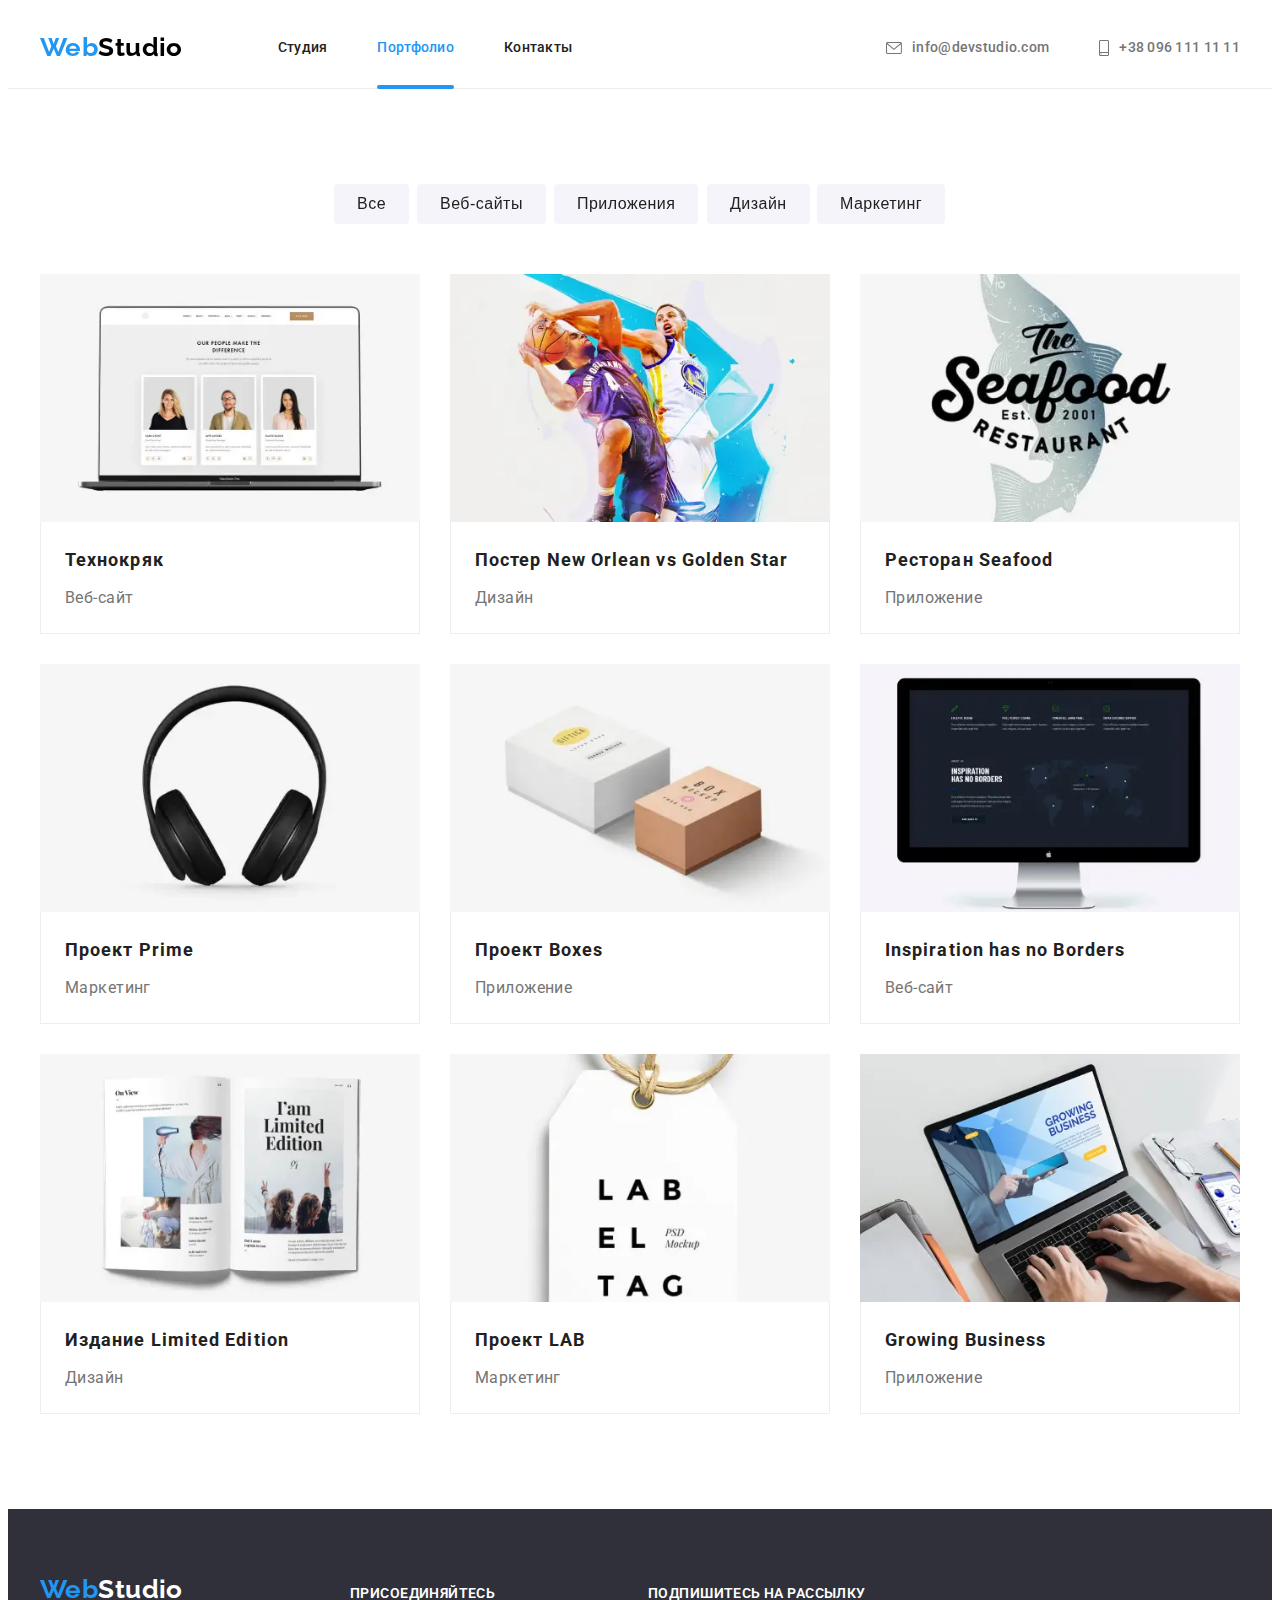
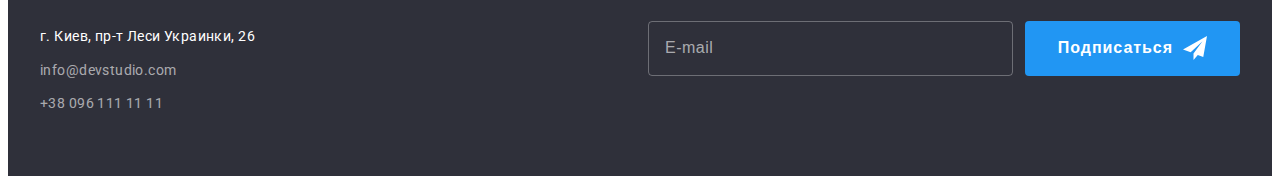
==== commit 5b25f30d: "Add some animations" ====
--- a/portfolio.html
+++ b/portfolio.html
@@ -16,13 +16,16 @@
       href="https://fonts.googleapis.com/css2?family=Raleway:wght@700&family=Roboto:wght@400;500;700;900&display=swap"
       rel="stylesheet"
     />
+    <link href="https://unpkg.com/aos@2.3.1/dist/aos.css" rel="stylesheet" />
     <link rel="stylesheet" href="./css/main.min.css" />
   </head>
   <body>
     <!-- HEADER -->
     <header class="header header-border">
       <div class="header-container container">
-        <a href="./index.html" class="logo"><span>Web</span>Studio</a>
+        <a href="./index.html" class="logo" data-aos="zoom-in"
+          ><span>Web</span>Studio</a
+        >
 
         <div class="header-links-wrapper" data-menu>
           <nav class="navigation">
@@ -92,19 +95,19 @@
 
           <!-- filter -->
           <ul class="filter-selectors">
-            <li>
+            <li data-aos="flip-down" data-aos-delay="100">
               <button type="button" class="filter-selector">Все</button>
             </li>
-            <li>
+            <li data-aos="flip-down" data-aos-delay="200">
               <button type="button" class="filter-selector">Веб-сайты</button>
             </li>
-            <li>
+            <li data-aos="flip-down" data-aos-delay="300">
               <button type="button" class="filter-selector">Приложения</button>
             </li>
-            <li>
+            <li data-aos="flip-down" data-aos-delay="400">
               <button type="button" class="filter-selector">Дизайн</button>
             </li>
-            <li>
+            <li data-aos="flip-down" data-aos-delay="500">
               <button type="button" class="filter-selector">Маркетинг</button>
             </li>
           </ul>
@@ -493,28 +496,28 @@
             <p class="footer-cta">присоединяйтесь</p>
           </div>
           <ul class="footer-social-icons">
-            <li>
+            <li data-aos="zoom-out-right">
               <a href="#" class="social-icon-ellipse footer-ellipse">
                 <svg class="teammate-icon">
                   <use href="./images/sprite.svg#icon-instagram"></use>
                 </svg>
               </a>
             </li>
-            <li>
+            <li data-aos="zoom-out-up">
               <a href="#" class="social-icon-ellipse footer-ellipse">
                 <svg class="teammate-icon">
                   <use href="./images/sprite.svg#icon-twitter"></use>
                 </svg>
               </a>
             </li>
-            <li>
+            <li data-aos="zoom-out-up">
               <a href="#" class="social-icon-ellipse footer-ellipse">
                 <svg class="teammate-icon">
                   <use href="./images/sprite.svg#icon-facebook"></use>
                 </svg>
               </a>
             </li>
-            <li>
+            <li data-aos="zoom-out-left">
               <a href="#" class="social-icon-ellipse footer-ellipse">
                 <svg class="teammate-icon">
                   <use href="./images/sprite.svg#icon-linkedin"></use>
@@ -541,5 +544,7 @@
     </footer>
 
     <script src="./js/menu.js"></script>
+    <script src="https://unpkg.com/aos@2.3.1/dist/aos.js"></script>
+    <script src="./js/animation-on-scroll.js"></script>
   </body>
 </html>
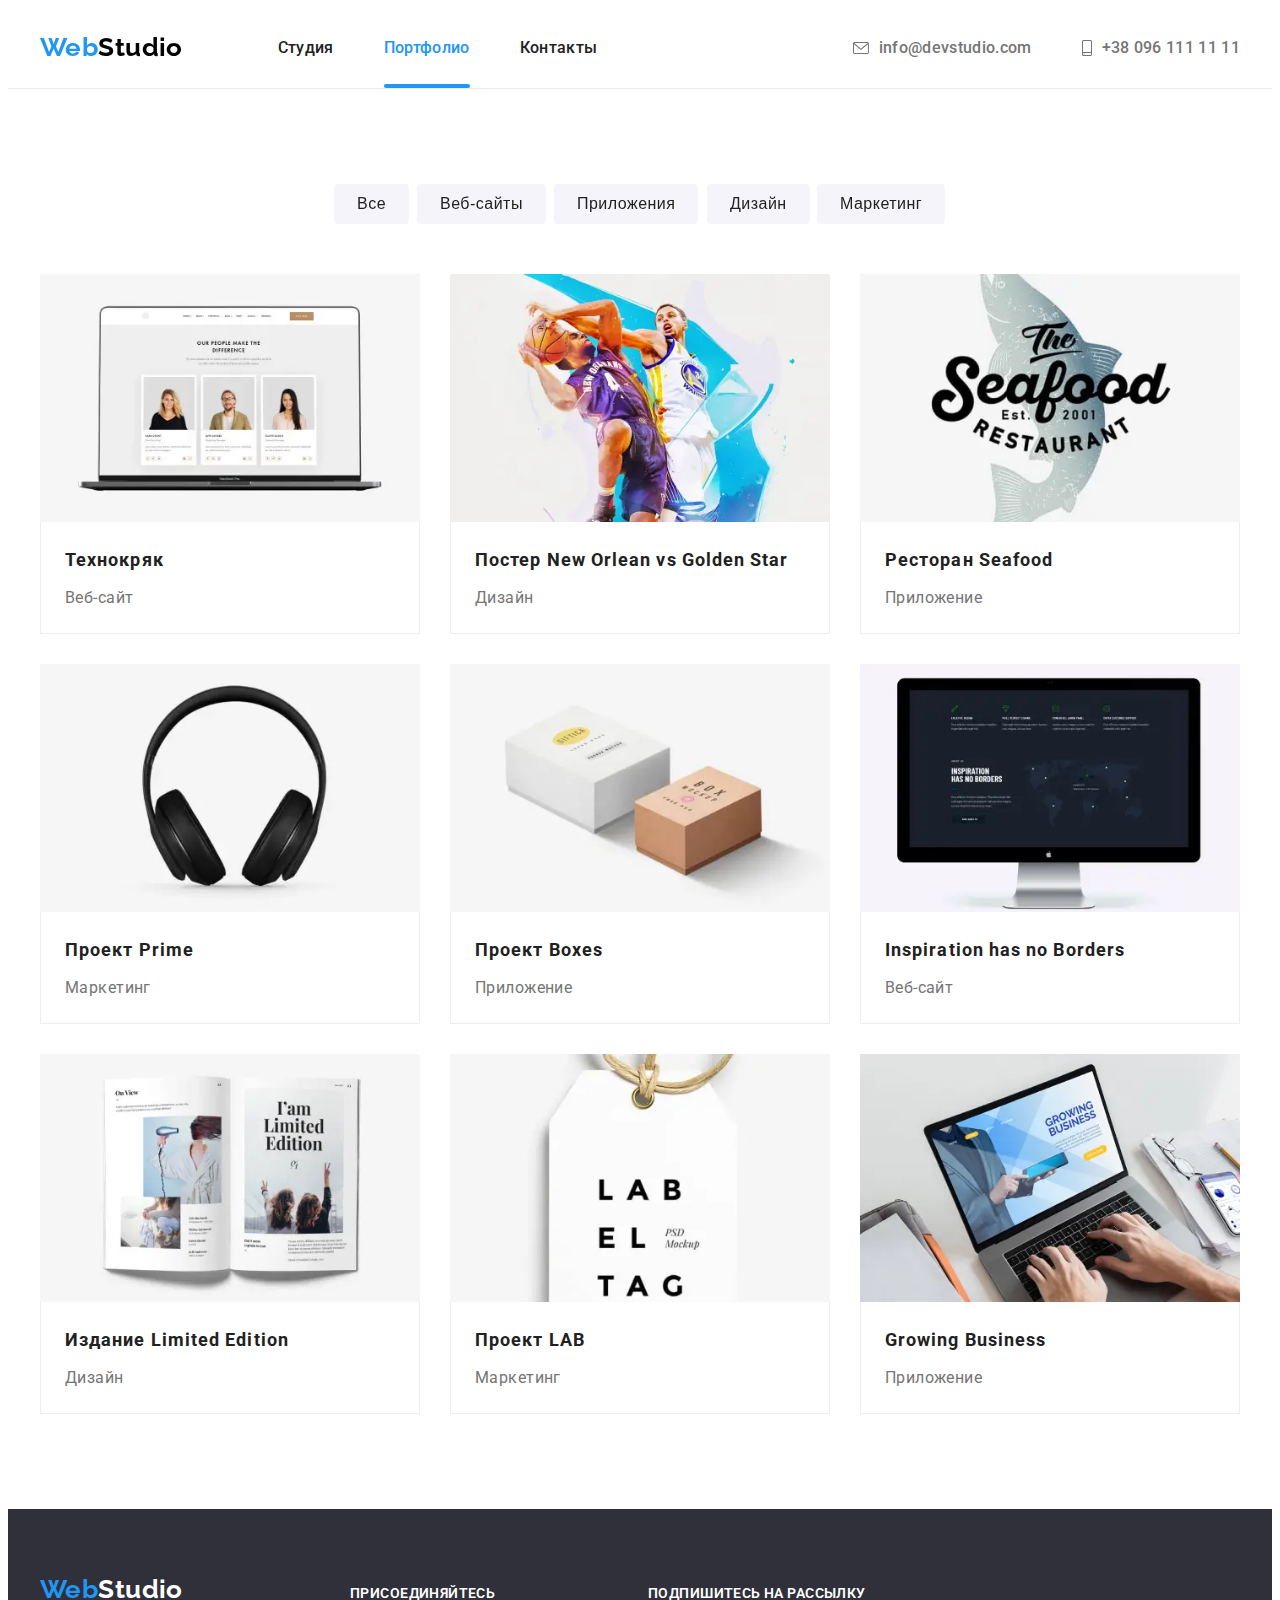
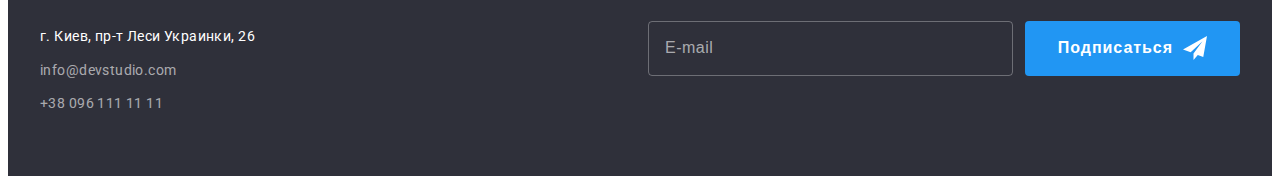
==== commit 3e9a8f19: "Refactor modal" ====
--- a/portfolio.html
+++ b/portfolio.html
@@ -32,7 +32,7 @@
             <ul class="nav-menu">
               <li><a href="./index.html">Студия</a></li>
               <li><a href="#" class="current">Портфолио</a></li>
-              <li><a href="#">Контакты</a></li>
+              <li><a href="#contacts">Контакты</a></li>
             </ul>
           </nav>
           <div class="contacts-mobile-wrapper">
@@ -475,7 +475,7 @@
     <!-- FOOTER -->
     <footer class="footer">
       <div class="footer-container container">
-        <div class="footer-info">
+        <div class="footer-info" id="contacts">
           <div class="footer-liner">
             <a href="./index.html" class="logo logo-footer"
               ><span>Web</span>Studio</a
--- a/css/main.min.css
+++ b/css/main.min.css
@@ -1,2 +1,2 @@
-.nav-menu,.contact-links,.mobile-menu-socials,.teammate-social-icons,.footer-social-icons,.features-list,.doings-list,.team-list,.clients-list,.footer-contacts,.filter-selectors,.projects-cards{list-style:none;padding-left:0;margin-top:0;margin-bottom:0}.nav-menu a,.contact-links a{font-weight:500;line-height:1.14;letter-spacing:0.02em;color:inherit;display:-webkit-box;display:-ms-flexbox;display:flex;-webkit-box-align:center;-ms-flex-align:center;align-items:center;fill:currentColor}@media screen and (min-width: 768px){.nav-menu a,.contact-links a{padding-top:32px;padding-bottom:32px}}body{background-color:#fff;font-family:'Roboto', sans-serif;font-size:14px;letter-spacing:0.03em;color:#757575}body.modal-open{overflow:hidden}a{text-decoration:none;color:#757575}button{cursor:pointer;outline:none}img{display:block;max-width:100%;height:auto}.section-header{font-weight:700;font-size:36px;line-height:1.17;text-align:center;color:#212121;margin-top:0;margin-bottom:50px}.container{max-width:480px;padding:0 15px;margin-left:auto;margin-right:auto}@media screen and (min-width: 768px){.container{max-width:768px}}@media screen and (min-width: 1200px){.container{max-width:1200px}}.our-works-section,.team-container,.clients-container{padding-top:60px;padding-bottom:60px}@media screen and (min-width: 1200px){.our-works-section,.team-container,.clients-container{padding-top:95px;padding-bottom:95px}}.header-container,.header-links-wrapper,.navigation,.nav-menu,.contact-links,.main-banner-bg,.features-list,.doings-list,.team-list,.team-list img,.filter-selectors,.projects-cards,.projects-cards img,.footer-liner,.doings-text,.modal-close-btn,.overlay,.footer-form,.send-btn,.modal-form{display:-webkit-box;display:-ms-flexbox;display:flex}.nav-menu a:hover,.nav-menu a:active,.nav-menu a:focus,.footer-contacts a:hover,.footer-contacts a:active,.footer-contacts a:focus{color:#2196f3}@media screen and (min-width: 768px){.contact-links a:hover,.contact-links a:active,.contact-links a:focus{color:#2196f3}}.visually-hidden{position:absolute;clip:rect(0 0 0 0);width:1px;height:1px;margin:-1px}.logo{position:relative;font-family:'Raleway', sans-serif;font-weight:700;font-size:26px;line-height:1.2;color:#000000}.logo span{color:#2196f3}.logo-footer{color:#fff;display:inline-block}@media screen and (max-width: 767px){.header-links-wrapper{padding-top:48px;padding-bottom:48px;padding-right:15px;padding-left:40px;-webkit-box-orient:vertical;-webkit-box-direction:normal;-ms-flex-direction:column;flex-direction:column;-webkit-box-pack:justify;-ms-flex-pack:justify;justify-content:space-between;position:absolute;z-index:1;left:0;top:0;width:100%;height:100%;min-height:100vh;overflow-y:auto;background-color:#fff;opacity:0;pointer-events:none;-webkit-transition:opacity 250ms cubic-bezier(0.4, 0, 0.2, 1);transition:opacity 250ms cubic-bezier(0.4, 0, 0.2, 1)}.header-links-wrapper.is-open{opacity:1;pointer-events:all}}@media screen and (min-width: 768px){.header-links-wrapper{-webkit-box-flex:1;-ms-flex-positive:1;flex-grow:1;-webkit-box-align:center;-ms-flex-align:center;align-items:center}}.navigation{-webkit-box-align:center;-ms-flex-align:center;align-items:center}@media screen and (max-width: 767px){.navigation{margin-bottom:40px}}.nav-menu{-webkit-box-orient:vertical;-webkit-box-direction:normal;-ms-flex-direction:column;flex-direction:column}.nav-menu li{position:relative}@media screen and (max-width: 767px){.nav-menu li:not(:last-child){margin-bottom:32px}}.nav-menu a{color:#212121;-webkit-transition:color 250ms cubic-bezier(0.4, 0, 0.2, 1);transition:color 250ms cubic-bezier(0.4, 0, 0.2, 1)}@media screen and (max-width: 767px){.nav-menu a{font-size:40px}}.nav-menu .current{color:#2196f3}@media screen and (min-width: 768px){.nav-menu .current::after{content:'';background-color:#2196f3;height:4px;width:100%;border-radius:2px;display:block;position:absolute;bottom:-1px}}@media screen and (min-width: 768px){.nav-menu{-webkit-box-orient:horizontal;-webkit-box-direction:normal;-ms-flex-direction:row;flex-direction:row}.nav-menu li:not(:last-child){margin-right:50px}}.main-style-btn{background-color:#2196f3;font-weight:bold;font-size:16px;line-height:1.87;text-align:center;letter-spacing:0.06em;color:#fff;padding:10px 32px;border:1px solid transparent;border-radius:4px}.filter-selector{background-color:#f5f4fa;font-weight:500;font-size:16px;line-height:1.6;text-align:center;letter-spacing:0.03em;color:#212121;padding:6px 22px;border:1px solid transparent;border-radius:4px;-webkit-transition:color 250ms cubic-bezier(0.4, 0, 0.2, 1),background-color 250ms cubic-bezier(0.4, 0, 0.2, 1),-webkit-box-shadow 250ms cubic-bezier(0.4, 0, 0.2, 1);transition:color 250ms cubic-bezier(0.4, 0, 0.2, 1),background-color 250ms cubic-bezier(0.4, 0, 0.2, 1),-webkit-box-shadow 250ms cubic-bezier(0.4, 0, 0.2, 1);transition:color 250ms cubic-bezier(0.4, 0, 0.2, 1),background-color 250ms cubic-bezier(0.4, 0, 0.2, 1),box-shadow 250ms cubic-bezier(0.4, 0, 0.2, 1);transition:color 250ms cubic-bezier(0.4, 0, 0.2, 1),background-color 250ms cubic-bezier(0.4, 0, 0.2, 1),box-shadow 250ms cubic-bezier(0.4, 0, 0.2, 1),-webkit-box-shadow 250ms cubic-bezier(0.4, 0, 0.2, 1)}.filter-selector:hover,.filter-selector:focus{background-color:#2196f3;color:#fff;cursor:pointer;-webkit-box-shadow:0px 3px 1px rgba(0,0,0,0.1),0px 1px 2px rgba(0,0,0,0.08),0px 2px 2px rgba(0,0,0,0.12);box-shadow:0px 3px 1px rgba(0,0,0,0.1),0px 1px 2px rgba(0,0,0,0.08),0px 2px 2px rgba(0,0,0,0.12)}.burger-menu-btn{position:relative;z-index:3;width:40px;height:40px;border:none;background-color:transparent;padding:0;fill:#212121;-webkit-transition:fill 250ms cubic-bezier(0.4, 0, 0.2, 1);transition:fill 250ms cubic-bezier(0.4, 0, 0.2, 1)}.burger-menu-btn:hover,.burger-menu-btn:focus{fill:#2196f3}.burger-menu-btn .cross-icon{display:none}.burger-menu-btn.is-open .cross-icon{display:block}.burger-menu-btn.is-open .menu-icon{display:none}@media screen and (min-width: 768px){.burger-menu-btn{display:none}}@media screen and (min-width: 768px){.contacts-mobile-wrapper{margin-left:auto}}.contact-links{-webkit-box-orient:vertical;-webkit-box-direction:reverse;-ms-flex-direction:column-reverse;flex-direction:column-reverse}.contact-links a{-webkit-transition:color 250ms cubic-bezier(0.4, 0, 0.2, 1);transition:color 250ms cubic-bezier(0.4, 0, 0.2, 1)}@media screen and (max-width: 1199px){.contact-links a{padding-top:0;padding-bottom:0}}@media screen and (max-width: 767px){.contact-links li:last-child{margin-bottom:32px}}@media screen and (min-width: 768px) and (max-width: 1199px){.contact-links li:not(:last-child){margin-bottom:16px}}@media screen and (max-width: 767px){.contact-links{margin-bottom:64px}.contact-links .tel{font-size:34px;color:#2196f3}}@media screen and (min-width: 768px){.contact-links{margin-left:auto;-webkit-box-orient:vertical;-webkit-box-direction:normal;-ms-flex-direction:column;flex-direction:column}}@media screen and (min-width: 1200px){.contact-links{-webkit-box-orient:horizontal;-webkit-box-direction:normal;-ms-flex-direction:row;flex-direction:row}.contact-links li:not(:last-child){margin-right:50px}}.contact-icon{margin-right:10px}@media screen and (max-width: 767px){.contact-icon{display:none}}.mobile-menu-socials{display:none;-ms-flex-wrap:wrap;flex-wrap:wrap;width:100%}.mobile-menu-socials li{position:relative}.mobile-menu-socials li:not(:last-child){margin-right:20px}.mobile-menu-socials li:not(:last-child)::after{content:'';width:1px;height:22px;background-color:rgba(33,33,33,0.2);position:absolute;right:-10px}.mobile-menu-socials a{color:#2196f3;font-weight:500;font-size:18px;line-height:1.22;letter-spacing:0.02em}@media screen and (max-width: 767px){.mobile-menu-socials{display:-webkit-box;display:-ms-flexbox;display:flex}}.teammate-social-icons{display:-webkit-box;display:-ms-flexbox;display:flex;-webkit-box-pack:center;-ms-flex-pack:center;justify-content:center;-webkit-box-align:center;-ms-flex-align:center;align-items:center}.teammate-social-icons li{width:44px;height:44px}.teammate-social-icons li:not(:last-child){margin-right:10px}.social-icon-ellipse{width:100%;height:100%;display:-webkit-box;display:-ms-flexbox;display:flex;-webkit-box-pack:center;-ms-flex-pack:center;justify-content:center;-webkit-box-align:center;-ms-flex-align:center;align-items:center;border-radius:50%;fill:#afb1b8;-webkit-transition:background-color 250ms cubic-bezier(0.4, 0, 0.2, 1),fill 250ms cubic-bezier(0.4, 0, 0.2, 1);transition:background-color 250ms cubic-bezier(0.4, 0, 0.2, 1),fill 250ms cubic-bezier(0.4, 0, 0.2, 1)}.social-icon-ellipse:hover,.social-icon-ellipse:focus{background-color:#2196f3;fill:#fff}.teammate-icon{width:20px;height:20px}.footer-social-icons{display:-webkit-box;display:-ms-flexbox;display:flex}.footer-social-icons li{width:44px;height:44px}.footer-social-icons li:not(:nth-child(4n+4)){margin-right:10px}.footer-ellipse{background-color:rgba(255,255,255,0.1);fill:#fff}.backdrop{position:fixed;z-index:5;top:0;left:0;right:0;bottom:0;display:-webkit-box;display:-ms-flexbox;display:flex;-webkit-box-pack:center;-ms-flex-pack:center;justify-content:center;overflow-y:auto;background-color:rgba(0,0,0,0.2);-webkit-transition:opacity 250ms cubic-bezier(0.4, 0, 0.2, 1);transition:opacity 250ms cubic-bezier(0.4, 0, 0.2, 1)}.is-hidden{opacity:0;pointer-events:none}.modal-form-container{position:relative;width:calc(100% - 2 * 15px);max-width:450px;min-height:581px;padding:40px;margin-top:auto;margin-bottom:auto;background-color:#fff;-webkit-box-shadow:0px 1px 3px rgba(0,0,0,0.12),0px 1px 1px rgba(0,0,0,0.14),0px 2px 1px rgba(0,0,0,0.2);box-shadow:0px 1px 3px rgba(0,0,0,0.12),0px 1px 1px rgba(0,0,0,0.14),0px 2px 1px rgba(0,0,0,0.2);border-radius:4px;-webkit-transition:-webkit-transform 500ms cubic-bezier(0.4, 0, 0.2, 1) 100ms;transition:-webkit-transform 500ms cubic-bezier(0.4, 0, 0.2, 1) 100ms;transition:transform 500ms cubic-bezier(0.4, 0, 0.2, 1) 100ms;transition:transform 500ms cubic-bezier(0.4, 0, 0.2, 1) 100ms, -webkit-transform 500ms cubic-bezier(0.4, 0, 0.2, 1) 100ms}@media screen and (max-width: 359px){.modal-form-container{-webkit-box-align:start;-ms-flex-align:start;align-items:flex-start;margin-top:20px}}@media screen and (min-width: 1200px){.modal-form-container{max-width:528px}}.modal-form-container p{font-style:normal;font-weight:bold;font-size:20px;line-height:1.15;color:#212121;margin-top:0;margin-bottom:30px}@media screen and (max-width: 1199px){.modal-form-container p{text-align:center}}.is-hidden .modal-form-container{-webkit-transform:translateY(-10%);transform:translateY(-10%);opacity:0%}.modal-close-btn{-webkit-box-pack:center;-ms-flex-pack:center;justify-content:center;-webkit-box-align:center;-ms-flex-align:center;align-items:center;width:30px;height:30px;padding:0;border:1px solid rgba(0,0,0,0.1);border-radius:50%;background-color:#fff;fill:#212121;position:absolute;top:8px;right:8px;-webkit-transition:fill 250ms cubic-bezier(0.4, 0, 0.2, 1);transition:fill 250ms cubic-bezier(0.4, 0, 0.2, 1)}.modal-close-btn:hover{fill:#2196f3}.footer-form{-webkit-box-pack:justify;-ms-flex-pack:justify;justify-content:space-between}@media screen and (max-width: 1199px){.footer-form{-webkit-box-orient:vertical;-webkit-box-direction:normal;-ms-flex-direction:column;flex-direction:column;-webkit-box-align:center;-ms-flex-align:center;align-items:center}}.footer-form input{width:100%;max-width:450px;height:51px;padding-left:16px;border:1px solid rgba(255,255,255,0.3);border-radius:4px;background-color:transparent;color:#fff;font-size:16px;line-height:1.25;letter-spacing:0.03em}@media screen and (max-width: 1199px){.footer-form input{margin-bottom:20px}}.footer-form input::-webkit-input-placeholder{color:rgba(255,255,255,0.6)}.footer-form input:-ms-input-placeholder{color:rgba(255,255,255,0.6)}.footer-form input::-ms-input-placeholder{color:rgba(255,255,255,0.6)}.footer-form input::placeholder{color:rgba(255,255,255,0.6)}.send-btn{fill:#fff;-webkit-box-align:center;-ms-flex-align:center;align-items:center}@media screen and (min-width: 1200px){.send-btn{margin-left:12px}}.send-icon{margin-left:10px}.modal-form{-webkit-box-orient:vertical;-webkit-box-direction:normal;-ms-flex-direction:column;flex-direction:column;-webkit-box-align:center;-ms-flex-align:center;align-items:center}.modal-form label{width:100%}.input-box{position:relative;margin-bottom:28px}.input-box input{padding-left:42px}.form-icon{position:absolute;left:15px;bottom:50%;-webkit-transform:translateY(50%);transform:translateY(50%);fill:#212121;-webkit-transition:fill 250ms cubic-bezier(0.4, 0, 0.2, 1);transition:fill 250ms cubic-bezier(0.4, 0, 0.2, 1)}.comment-box{margin-bottom:20px;position:relative}.policy-box{position:relative;margin-bottom:30px;display:-webkit-box;display:-ms-flexbox;display:flex;-webkit-box-pack:center;-ms-flex-pack:center;justify-content:center}.modal-form-input{width:100%;height:40px;display:block;border:1px solid rgba(33,33,33,0.2);border-radius:4px;outline:none;letter-spacing:0.01em;color:#757575;-webkit-transition:border 250ms cubic-bezier(0.4, 0, 0.2, 1);transition:border 250ms cubic-bezier(0.4, 0, 0.2, 1)}.modal-form-input::-webkit-input-placeholder{color:rgba(117,117,117,0.5)}.modal-form-input:-ms-input-placeholder{color:rgba(117,117,117,0.5)}.modal-form-input::-ms-input-placeholder{color:rgba(117,117,117,0.5)}.modal-form-input::placeholder{color:rgba(117,117,117,0.5)}.modal-form-input.textarea{height:auto;padding:12px 16px;resize:none}.modal-form-input:hover,.modal-form-input:focus-within{border:1px solid #2196f3}.modal-form-input:hover+.form-icon,.modal-form-input:focus-within+.form-icon{fill:#2196f3}.check-box{padding-left:24px}.check-box::before{content:'';width:16px;height:15px;cursor:pointer;position:absolute;left:0px;-webkit-box-shadow:inset 0 0 0 2px #212121;box-shadow:inset 0 0 0 2px #212121;border-radius:2px;-webkit-transition:background-color 250ms cubic-bezier(0.4, 0, 0.2, 1),-webkit-box-shadow 250ms cubic-bezier(0.4, 0, 0.2, 1);transition:background-color 250ms cubic-bezier(0.4, 0, 0.2, 1),-webkit-box-shadow 250ms cubic-bezier(0.4, 0, 0.2, 1);transition:box-shadow 250ms cubic-bezier(0.4, 0, 0.2, 1),background-color 250ms cubic-bezier(0.4, 0, 0.2, 1);transition:box-shadow 250ms cubic-bezier(0.4, 0, 0.2, 1),background-color 250ms cubic-bezier(0.4, 0, 0.2, 1),-webkit-box-shadow 250ms cubic-bezier(0.4, 0, 0.2, 1)}@media screen and (min-width: 1200px){.check-box::before{left:10px}}@media screen and (max-width: 1199px){.check-box{font-size:12px}.check-box::before{bottom:0px}}.policy-input:checked+.check-box::before{background-color:#2196f3;-webkit-box-shadow:inset 0 0 0 2px #2196f3;box-shadow:inset 0 0 0 2px #2196f3;background-image:url(../images/icon-check.svg);background-repeat:no-repeat;background-position:50% 50%}.policy-input:focus+.check-box::before{-webkit-box-shadow:inset 0 0 0 2px #212121,0 0 0 2px #2196f3;box-shadow:inset 0 0 0 2px #212121,0 0 0 2px #2196f3}.policy-input:checked:focus+.check-box::before{-webkit-box-shadow:inset 0 0 0 2px #2196f3,0 0 0 2px #2196f3;box-shadow:inset 0 0 0 2px #2196f3,0 0 0 2px #2196f3}.policy-link{color:#2196f3;text-decoration:underline}.policy-link:focus{outline-color:#2196f3}.modal-form-label{position:absolute;top:-15px;display:block;font-size:12px;line-height:1.16;letter-spacing:0.01em}.modal-form-btn{padding:10px 55px;-webkit-box-shadow:0px 4px 4px rgba(0,0,0,0.15);box-shadow:0px 4px 4px rgba(0,0,0,0.15);-webkit-transition:background-color 250ms cubic-bezier(0.4, 0, 0.2, 1);transition:background-color 250ms cubic-bezier(0.4, 0, 0.2, 1)}.modal-form-btn:hover,.modal-form-btn:focus{background-color:#188ce8}.header{position:relative}.header-container{width:100%;height:60px;-webkit-box-align:center;-ms-flex-align:center;align-items:center}@media screen and (min-width: 768px){.header-container{height:80px}.header-container .logo{margin-right:88px}}@media screen and (min-width: 1200px){.header-container .logo{margin-right:95px}}.burger-menu-btn{margin-left:auto}.header-border{border-bottom:1px solid #ececec}.main-banner-bg{background-color:#2f303a;max-width:768px;min-height:400px;background-image:-webkit-gradient(linear, left top, right top, from(rgba(47,48,58,0.4)), to(rgba(47,48,58,0.4))),url(../images/hero-bg768.jpg);background-image:linear-gradient(to right, rgba(47,48,58,0.4), rgba(47,48,58,0.4)),url(../images/hero-bg768.jpg);background-position:center;background-repeat:no-repeat;background-size:cover;margin-left:auto;margin-right:auto;-webkit-box-align:center;-ms-flex-align:center;align-items:center}@media screen and (min-width: 769px){.main-banner-bg{max-width:1600px;min-height:400px;background-image:-webkit-gradient(linear, left top, right top, from(rgba(47,48,58,0.4)), to(rgba(47,48,58,0.4))),url(../images/main-bg.jpg);background-image:linear-gradient(to right, rgba(47,48,58,0.4), rgba(47,48,58,0.4)),url(../images/main-bg.jpg)}}@media screen and (min-width: 1200px){.main-banner-bg{min-height:600px}}@media screen and (min-device-pixel-ratio: 2), screen and (-webkit-min-device-pixel-ratio: 2), screen and (min-resolution: 192dpi), screen and (min-resolution: 2dppx){.main-banner-bg{background-image:-webkit-gradient(linear, left top, right top, from(rgba(47,48,58,0.4)), to(rgba(47,48,58,0.4))),url(../images/hero-bg768@2x.jpg);background-image:linear-gradient(to right, rgba(47,48,58,0.4), rgba(47,48,58,0.4)),url(../images/hero-bg768@2x.jpg)}}@media screen and (min-device-pixel-ratio: 2) and (min-width: 769px), screen and (-webkit-min-device-pixel-ratio: 2) and (min-width: 769px), screen and (min-resolution: 192dpi) and (min-width: 769px), screen and (min-resolution: 2dppx) and (min-width: 769px){.main-banner-bg{background-image:-webkit-gradient(linear, left top, right top, from(rgba(47,48,58,0.4)), to(rgba(47,48,58,0.4))),url(../images/main-bg@2x.jpg);background-image:linear-gradient(to right, rgba(47,48,58,0.4), rgba(47,48,58,0.4)),url(../images/main-bg@2x.jpg)}}.main-banner{text-align:center;max-width:400px}@media screen and (min-width: 1200px){.main-banner{max-width:650px}}.main-header{font-weight:900;font-size:26px;line-height:1.62;text-align:center;letter-spacing:0.06em;text-transform:uppercase;color:#fff;margin-top:0;margin-bottom:30px}@media screen and (min-width: 1200px){.main-header{font-size:44px;line-height:1.36}}.features-container{padding-top:60px;padding-bottom:60px}@media screen and (min-width: 1200px){.features-container{padding-top:95px;padding-bottom:95px}}.feature-card{min-height:120px;background-color:#f5f4fa;border-radius:4px;margin-bottom:30px;display:-webkit-box;display:-ms-flexbox;display:flex;-webkit-box-pack:center;-ms-flex-pack:center;justify-content:center;-webkit-box-align:center;-ms-flex-align:center;align-items:center}.feature-icon{width:70px;height:70px}.features-list{-ms-flex-wrap:wrap;flex-wrap:wrap}.features-list li{width:100%}@media screen and (max-width: 767px){.features-list li:not(:last-child){margin-bottom:30px}}@media screen and (min-width: 768px){.features-list li{width:calc((100% - 4 * 15px) / 2);margin:15px}}@media screen and (min-width: 1200px){.features-list li{width:calc((100% - 8 * 15px) / 4)}}.features-list .feature-heading{font-weight:700;font-size:inherit;line-height:1.14;text-transform:uppercase;color:#212121;margin-top:0;margin-bottom:10px}.features-list p{line-height:1.7;margin-top:0;margin-bottom:0}@media screen and (min-width: 768px){.features-list{margin:-15px}}.doings-section{padding-bottom:95px}@media screen and (max-width: 1199px){.doings-section{display:none}}.doings-list li{width:calc((100% - 60px) / 3);position:relative}.doings-list li:not(:nth-child(3n+3)){margin-right:30px}.doings-text{font-weight:600;text-transform:uppercase;color:#fff;background-color:rgba(47,48,58,0.8);width:100%;height:70px;-webkit-box-pack:center;-ms-flex-pack:center;justify-content:center;-webkit-box-align:center;-ms-flex-align:center;align-items:center;position:absolute;bottom:0}.doings-text p{margin-top:0;margin-bottom:0}.team-section{background-color:#f5f4fa}.team-list{-ms-flex-wrap:wrap;flex-wrap:wrap;font-size:16px;line-height:1.19;text-align:center}.team-list>li{-webkit-box-shadow:0px 1px 3px rgba(0,0,0,0.12),0px 1px 1px rgba(0,0,0,0.14),0px 2px 1px rgba(0,0,0,0.2);box-shadow:0px 1px 3px rgba(0,0,0,0.12),0px 1px 1px rgba(0,0,0,0.14),0px 2px 1px rgba(0,0,0,0.2);border-radius:0px 0px 4px 4px;width:100%}@media screen and (max-width: 767px){.team-list>li:not(:last-child){margin-bottom:30px}}@media screen and (min-width: 768px){.team-list>li{width:calc((100% - 4 * 15px) / 2);margin:15px}}@media screen and (min-width: 1200px){.team-list>li{width:calc((100% - 8 * 15px) / 4)}}@media screen and (min-width: 768px){.team-list{margin:-15px}}.teammate-info{padding-top:30px;padding-bottom:30px;padding-left:30px;padding-right:30px;border-radius:0px 0px 4px 4px;background-color:#fff}.teammate-info p{margin-top:0;margin-bottom:15px}.teammate-name{font-weight:500;font-size:16px;color:#212121;margin-top:0;margin-bottom:10px}.clients-list{display:-webkit-box;display:-ms-flexbox;display:flex;-ms-flex-wrap:wrap;flex-wrap:wrap;margin:-15px}.clients-list li{width:calc((100% - 4 * 15px) / 2);margin:15px}@media screen and (min-width: 768px){.clients-list li{width:calc((100% - 6 * 15px) / 3)}}@media screen and (min-width: 1200px){.clients-list li{width:calc((100% - 12 * 15px) / 6)}}.client-card{width:100%;min-height:90px;display:-webkit-box;display:-ms-flexbox;display:flex;-webkit-box-pack:center;-ms-flex-pack:center;justify-content:center;-webkit-box-align:center;-ms-flex-align:center;align-items:center;border:1px solid #afb1b8;border-radius:4px;fill:#afb1b8;-webkit-transition:fill 250ms cubic-bezier(0.4, 0, 0.2, 1),border 250ms cubic-bezier(0.4, 0, 0.2, 1);transition:fill 250ms cubic-bezier(0.4, 0, 0.2, 1),border 250ms cubic-bezier(0.4, 0, 0.2, 1)}.client-card:hover,.client-card:focus{border:1px solid #2196f3;fill:#2196f3}.footer{background-color:#2f303a}.footer address{font-style:normal;line-height:1.7;color:#fff;margin-bottom:10px}.footer-container{padding-top:60px;padding-bottom:60px;display:-webkit-box;display:-ms-flexbox;display:flex;-webkit-box-align:baseline;-ms-flex-align:baseline;align-items:baseline}@media screen and (max-width: 767px){.footer-container{-webkit-box-orient:vertical;-webkit-box-direction:normal;-ms-flex-direction:column;flex-direction:column;-webkit-box-align:center;-ms-flex-align:center;align-items:center}}@media screen and (min-width: 768px) and (max-width: 1199px){.footer-container{-ms-flex-wrap:wrap;flex-wrap:wrap;-webkit-box-pack:center;-ms-flex-pack:center;justify-content:center}}@media screen and (max-width: 1199px){.footer-info{text-align:center;margin-bottom:60px}}@media screen and (min-width: 768px){.footer-info{margin-right:165px}}@media screen and (min-width: 1200px){.footer-info{margin-right:90px;min-width:220px}}.footer-liner{-webkit-box-align:end;-ms-flex-align:end;align-items:flex-end;height:2.25em;margin-bottom:20px}@media screen and (max-width: 1199px){.footer-liner{-webkit-box-pack:center;-ms-flex-pack:center;justify-content:center}}.footer-contacts a{color:rgba(255,255,255,0.6);line-height:1.7;-webkit-transition:color 250ms cubic-bezier(0.4, 0, 0.2, 1);transition:color 250ms cubic-bezier(0.4, 0, 0.2, 1)}.footer-contacts li:not(:last-child){margin-bottom:10px}@media screen and (max-width: 1199px){.footer-socials{margin-bottom:60px}}@media screen and (min-width: 1200px){.footer-socials{margin-right:92px}}.footer-cta{text-transform:uppercase;font-weight:600;color:#fff;margin-top:0px;margin-bottom:0px}.footer-form-wrapper{width:100%}.our-works{display:-webkit-box;display:-ms-flexbox;display:flex;-webkit-box-orient:vertical;-webkit-box-direction:normal;-ms-flex-direction:column;flex-direction:column;-webkit-box-align:center;-ms-flex-align:center;align-items:center}.filter-selectors{margin-bottom:40px;-ms-flex-wrap:wrap;flex-wrap:wrap}@media screen and (max-width: 767px){.filter-selectors li:nth-child(-n+3){margin-bottom:15px}}.filter-selectors li:not(:last-child){margin-right:8px}@media screen and (min-width: 768px){.filter-selectors{margin-bottom:30px}}@media screen and (min-width: 1200px){.filter-selectors{margin-bottom:50px}}.projects-cards{-ms-flex-wrap:wrap;flex-wrap:wrap}.projects-cards li{width:100%}@media screen and (max-width: 767px){.projects-cards li:not(:last-child){margin-bottom:30px}}@media screen and (min-width: 768px){.projects-cards li{width:calc((100% - 4 * 15px) / 2);margin:15px}}@media screen and (min-width: 1200px){.projects-cards li{width:calc((100% - 6 * 15px) / 3)}}.projects-cards a{display:block;-webkit-transition:-webkit-box-shadow 250ms cubic-bezier(0.4, 0, 0.2, 1);transition:-webkit-box-shadow 250ms cubic-bezier(0.4, 0, 0.2, 1);transition:box-shadow 250ms cubic-bezier(0.4, 0, 0.2, 1);transition:box-shadow 250ms cubic-bezier(0.4, 0, 0.2, 1), -webkit-box-shadow 250ms cubic-bezier(0.4, 0, 0.2, 1)}.projects-cards a:hover,.projects-cards a:focus{-webkit-box-shadow:0px 1px 1px rgba(0,0,0,0.12),0px 4px 4px rgba(0,0,0,0.06),1px 4px 6px rgba(0,0,0,0.16);box-shadow:0px 1px 1px rgba(0,0,0,0.12),0px 4px 4px rgba(0,0,0,0.06),1px 4px 6px rgba(0,0,0,0.16)}@media screen and (min-width: 768px){.projects-cards{margin:-15px}}.project-card-info{border-left:1px solid #eee;border-right:1px solid #eee;border-bottom:1px solid #eee;padding:20px 0 20px 24px}.project-card-heading{font-weight:bold;font-size:18px;line-height:2;letter-spacing:0.06em;color:#212121;margin-top:0;margin-bottom:5px}.project-card-text{font-size:16px;line-height:1.87;margin-top:0;margin-bottom:0}.overlay-container{position:relative;overflow:hidden}.overlay{position:absolute;width:100%;height:100%;-webkit-box-align:center;-ms-flex-align:center;align-items:center;padding-left:24px;padding-right:24px;font-size:18px;line-height:1.56;color:#fff;background-color:rgba(33,150,243,0.9);-webkit-transition:-webkit-transform 250ms cubic-bezier(0.4, 0, 0.2, 1);transition:-webkit-transform 250ms cubic-bezier(0.4, 0, 0.2, 1);transition:transform 250ms cubic-bezier(0.4, 0, 0.2, 1);transition:transform 250ms cubic-bezier(0.4, 0, 0.2, 1), -webkit-transform 250ms cubic-bezier(0.4, 0, 0.2, 1)}.overlay p{margin-top:0;margin-bottom:0}.projects-cards a:hover .overlay,.projects-cards a:focus .overlay{-webkit-transform:translateY(-100%);transform:translateY(-100%)}@media screen and (max-width: 374px){.overlay{font-size:16px}}
+.nav-menu,.contact-links,.mobile-menu-socials,.teammate-social-icons,.footer-social-icons,.features-list,.doings-list,.team-list,.clients-list,.footer-contacts,.filter-selectors,.projects-cards{list-style:none;padding-left:0;margin-top:0;margin-bottom:0}.nav-menu a,.contact-links a{font-weight:500;line-height:1.14;letter-spacing:0.02em;color:inherit;display:-webkit-box;display:-ms-flexbox;display:flex;-webkit-box-align:center;-ms-flex-align:center;align-items:center;fill:currentColor}@media screen and (min-width: 1200px){.nav-menu a,.contact-links a{font-size:16px}}@media screen and (min-width: 768px){.nav-menu a,.contact-links a{padding-top:32px;padding-bottom:32px}}body{background-color:#fff;font-family:'Roboto', sans-serif;font-size:14px;letter-spacing:0.03em;color:#757575;overflow-x:hidden}body.modal-open{overflow:hidden}a{text-decoration:none;color:#757575}button{cursor:pointer;outline:none}img{display:block;max-width:100%;height:auto}.section-header{font-weight:700;font-size:36px;line-height:1.17;text-align:center;color:#212121;margin-top:0;margin-bottom:50px}.container{max-width:480px;padding:0 15px;margin-left:auto;margin-right:auto}@media screen and (max-width: 1199px){.container{overflow-x:hidden}}@media screen and (min-width: 768px){.container{max-width:768px}}@media screen and (min-width: 1200px){.container{max-width:1200px}}.our-works-section,.team-container,.clients-container{padding-top:60px;padding-bottom:60px}@media screen and (min-width: 1200px){.our-works-section,.team-container,.clients-container{padding-top:95px;padding-bottom:95px}}.header-container,.header-links-wrapper,.navigation,.nav-menu,.contact-links,.main-banner-bg,.features-list,.doings-list,.team-list,.team-list img,.filter-selectors,.projects-cards,.projects-cards img,.footer-liner,.doings-text,.modal-close-btn,.overlay,.footer-form,.send-btn,.modal-form{display:-webkit-box;display:-ms-flexbox;display:flex}.nav-menu a:hover,.nav-menu a:active,.nav-menu a:focus,.footer-contacts a:hover,.footer-contacts a:active,.footer-contacts a:focus{color:#2196f3}@media screen and (min-width: 768px){.contact-links a:hover,.contact-links a:active,.contact-links a:focus{color:#2196f3}}.visually-hidden{position:absolute;clip:rect(0 0 0 0);width:1px;height:1px;margin:-1px}.logo{position:relative;font-family:'Raleway', sans-serif;font-weight:700;font-size:26px;line-height:1.2;color:#000000}.logo span{color:#2196f3}.logo-footer{color:#fff;display:inline-block}@media screen and (max-width: 767px){.header-links-wrapper{padding-top:48px;padding-bottom:48px;padding-right:15px;padding-left:40px;-webkit-box-orient:vertical;-webkit-box-direction:normal;-ms-flex-direction:column;flex-direction:column;-webkit-box-pack:justify;-ms-flex-pack:justify;justify-content:space-between;position:absolute;z-index:1;left:0;top:0;width:100%;height:100%;min-height:100vh;overflow-y:auto;background-color:#fff;opacity:0;pointer-events:none;-webkit-transition:opacity 250ms cubic-bezier(0.4, 0, 0.2, 1);transition:opacity 250ms cubic-bezier(0.4, 0, 0.2, 1)}.header-links-wrapper.is-open{opacity:1;pointer-events:all}}@media screen and (min-width: 768px){.header-links-wrapper{-webkit-box-flex:1;-ms-flex-positive:1;flex-grow:1;-webkit-box-align:center;-ms-flex-align:center;align-items:center}}.navigation{-webkit-box-align:center;-ms-flex-align:center;align-items:center}@media screen and (max-width: 767px){.navigation{margin-bottom:40px}}.nav-menu{-webkit-box-orient:vertical;-webkit-box-direction:normal;-ms-flex-direction:column;flex-direction:column}.nav-menu li{position:relative}@media screen and (max-width: 767px){.nav-menu li:not(:last-child){margin-bottom:32px}}.nav-menu a{color:#212121;-webkit-transition:color 250ms cubic-bezier(0.4, 0, 0.2, 1);transition:color 250ms cubic-bezier(0.4, 0, 0.2, 1)}@media screen and (max-width: 767px){.nav-menu a{font-size:40px}}.nav-menu .current{color:#2196f3}@media screen and (min-width: 768px){.nav-menu .current::after{content:'';background-color:#2196f3;height:4px;width:100%;border-radius:2px;display:block;position:absolute;bottom:-1px}}@media screen and (min-width: 1200px){.nav-menu .current::after{bottom:1px}}@media screen and (min-width: 768px){.nav-menu{-webkit-box-orient:horizontal;-webkit-box-direction:normal;-ms-flex-direction:row;flex-direction:row}.nav-menu li:not(:last-child){margin-right:50px}}.main-style-btn{background-color:#2196f3;font-weight:bold;font-size:16px;line-height:1.87;text-align:center;letter-spacing:0.06em;color:#fff;padding:10px 32px;border:1px solid transparent;border-radius:4px}.filter-selector{background-color:#f5f4fa;font-weight:500;font-size:16px;line-height:1.6;text-align:center;letter-spacing:0.03em;color:#212121;padding:6px 22px;border:1px solid transparent;border-radius:4px;-webkit-transition:color 250ms cubic-bezier(0.4, 0, 0.2, 1),background-color 250ms cubic-bezier(0.4, 0, 0.2, 1),-webkit-box-shadow 250ms cubic-bezier(0.4, 0, 0.2, 1);transition:color 250ms cubic-bezier(0.4, 0, 0.2, 1),background-color 250ms cubic-bezier(0.4, 0, 0.2, 1),-webkit-box-shadow 250ms cubic-bezier(0.4, 0, 0.2, 1);transition:color 250ms cubic-bezier(0.4, 0, 0.2, 1),background-color 250ms cubic-bezier(0.4, 0, 0.2, 1),box-shadow 250ms cubic-bezier(0.4, 0, 0.2, 1);transition:color 250ms cubic-bezier(0.4, 0, 0.2, 1),background-color 250ms cubic-bezier(0.4, 0, 0.2, 1),box-shadow 250ms cubic-bezier(0.4, 0, 0.2, 1),-webkit-box-shadow 250ms cubic-bezier(0.4, 0, 0.2, 1)}.filter-selector:hover,.filter-selector:focus{background-color:#2196f3;color:#fff;cursor:pointer;-webkit-box-shadow:0px 3px 1px rgba(0,0,0,0.1),0px 1px 2px rgba(0,0,0,0.08),0px 2px 2px rgba(0,0,0,0.12);box-shadow:0px 3px 1px rgba(0,0,0,0.1),0px 1px 2px rgba(0,0,0,0.08),0px 2px 2px rgba(0,0,0,0.12)}.burger-menu-btn{position:relative;z-index:3;width:40px;height:40px;border:none;background-color:transparent;padding:0;fill:#212121;-webkit-transition:fill 250ms cubic-bezier(0.4, 0, 0.2, 1);transition:fill 250ms cubic-bezier(0.4, 0, 0.2, 1)}.burger-menu-btn:hover,.burger-menu-btn:focus{fill:#2196f3}.burger-menu-btn .cross-icon{display:none}.burger-menu-btn.is-open .cross-icon{display:block}.burger-menu-btn.is-open .menu-icon{display:none}@media screen and (min-width: 768px){.burger-menu-btn{display:none}}@media screen and (min-width: 768px){.contacts-mobile-wrapper{margin-left:auto}}.contact-links{-webkit-box-orient:vertical;-webkit-box-direction:reverse;-ms-flex-direction:column-reverse;flex-direction:column-reverse}.contact-links a{-webkit-transition:color 250ms cubic-bezier(0.4, 0, 0.2, 1);transition:color 250ms cubic-bezier(0.4, 0, 0.2, 1)}@media screen and (max-width: 1199px){.contact-links a{padding-top:0;padding-bottom:0}}@media screen and (max-width: 767px){.contact-links li:last-child{margin-bottom:32px}}@media screen and (min-width: 768px) and (max-width: 1199px){.contact-links li:not(:last-child){margin-bottom:16px}}@media screen and (max-width: 767px){.contact-links{margin-bottom:64px}.contact-links .tel{font-size:34px;color:#2196f3}}@media screen and (min-width: 768px){.contact-links{margin-left:auto;-webkit-box-orient:vertical;-webkit-box-direction:normal;-ms-flex-direction:column;flex-direction:column}}@media screen and (min-width: 1200px){.contact-links{-webkit-box-orient:horizontal;-webkit-box-direction:normal;-ms-flex-direction:row;flex-direction:row}.contact-links li:not(:last-child){margin-right:50px}}.contact-icon{margin-right:10px}@media screen and (max-width: 767px){.contact-icon{display:none}}.mobile-menu-socials{display:none;-ms-flex-wrap:wrap;flex-wrap:wrap;width:100%}.mobile-menu-socials li{position:relative}.mobile-menu-socials li:not(:last-child){margin-right:20px}.mobile-menu-socials li:not(:last-child)::after{content:'';width:1px;height:22px;background-color:rgba(33,33,33,0.2);position:absolute;right:-10px}.mobile-menu-socials a{color:#2196f3;font-weight:500;font-size:18px;line-height:1.22;letter-spacing:0.02em}@media screen and (max-width: 767px){.mobile-menu-socials{display:-webkit-box;display:-ms-flexbox;display:flex}}.teammate-social-icons{display:-webkit-box;display:-ms-flexbox;display:flex;-webkit-box-pack:center;-ms-flex-pack:center;justify-content:center;-webkit-box-align:center;-ms-flex-align:center;align-items:center}.teammate-social-icons li{width:44px;height:44px}.teammate-social-icons li:not(:last-child){margin-right:10px}.social-icon-ellipse{width:100%;height:100%;display:-webkit-box;display:-ms-flexbox;display:flex;-webkit-box-pack:center;-ms-flex-pack:center;justify-content:center;-webkit-box-align:center;-ms-flex-align:center;align-items:center;border-radius:50%;fill:#afb1b8;-webkit-transition:background-color 250ms cubic-bezier(0.4, 0, 0.2, 1),fill 250ms cubic-bezier(0.4, 0, 0.2, 1);transition:background-color 250ms cubic-bezier(0.4, 0, 0.2, 1),fill 250ms cubic-bezier(0.4, 0, 0.2, 1)}.social-icon-ellipse:hover,.social-icon-ellipse:focus{background-color:#2196f3;fill:#fff}.teammate-icon{width:20px;height:20px}.footer-social-icons{display:-webkit-box;display:-ms-flexbox;display:flex}.footer-social-icons li{width:44px;height:44px}.footer-social-icons li:not(:nth-child(4n+4)){margin-right:10px}.footer-ellipse{background-color:rgba(255,255,255,0.1);fill:#fff}body.show-modal .backdrop{opacity:1;visibility:visible;pointer-events:initial}.backdrop{position:fixed;z-index:5;top:0;left:0;right:0;bottom:0;display:-webkit-box;display:-ms-flexbox;display:flex;-webkit-box-pack:center;-ms-flex-pack:center;justify-content:center;overflow-y:auto;background-color:rgba(0,0,0,0.2);opacity:0;visibility:hidden;pointer-events:none;-webkit-transition:opacity 250ms cubic-bezier(0.4, 0, 0.2, 1);transition:opacity 250ms cubic-bezier(0.4, 0, 0.2, 1)}.modal-form-container{position:relative;width:calc(100% - 2 * 15px);max-width:450px;min-height:581px;padding:40px;margin-top:auto;margin-bottom:auto;background-color:#fff;-webkit-box-shadow:0px 1px 3px rgba(0,0,0,0.12),0px 1px 1px rgba(0,0,0,0.14),0px 2px 1px rgba(0,0,0,0.2);box-shadow:0px 1px 3px rgba(0,0,0,0.12),0px 1px 1px rgba(0,0,0,0.14),0px 2px 1px rgba(0,0,0,0.2);border-radius:4px;opacity:0;-webkit-transition:opacity 500ms cubic-bezier(0.4, 0, 0.2, 1) 100ms,-webkit-transform 500ms cubic-bezier(0.4, 0, 0.2, 1) 100ms;transition:opacity 500ms cubic-bezier(0.4, 0, 0.2, 1) 100ms,-webkit-transform 500ms cubic-bezier(0.4, 0, 0.2, 1) 100ms;transition:opacity 500ms cubic-bezier(0.4, 0, 0.2, 1) 100ms,transform 500ms cubic-bezier(0.4, 0, 0.2, 1) 100ms;transition:opacity 500ms cubic-bezier(0.4, 0, 0.2, 1) 100ms,transform 500ms cubic-bezier(0.4, 0, 0.2, 1) 100ms,-webkit-transform 500ms cubic-bezier(0.4, 0, 0.2, 1) 100ms}.modal-form-container.is-visible{-webkit-transform:translateY(-10%);transform:translateY(-10%);opacity:1}@media screen and (max-width: 359px){.modal-form-container{-webkit-box-align:start;-ms-flex-align:start;align-items:flex-start;margin-top:20px}}@media screen and (min-width: 1200px){.modal-form-container{max-width:528px}}.modal-form-container p{font-style:normal;font-weight:bold;font-size:20px;line-height:1.15;color:#212121;margin-top:0;margin-bottom:30px}@media screen and (max-width: 1199px){.modal-form-container p{text-align:center}}.modal-close-btn{-webkit-box-pack:center;-ms-flex-pack:center;justify-content:center;-webkit-box-align:center;-ms-flex-align:center;align-items:center;width:30px;height:30px;padding:0;border:1px solid rgba(0,0,0,0.1);border-radius:50%;background-color:#fff;fill:#212121;position:absolute;top:8px;right:8px;-webkit-transition:fill 250ms cubic-bezier(0.4, 0, 0.2, 1);transition:fill 250ms cubic-bezier(0.4, 0, 0.2, 1)}.modal-close-btn:hover{fill:#2196f3}.footer-form{-webkit-box-pack:justify;-ms-flex-pack:justify;justify-content:space-between}@media screen and (max-width: 1199px){.footer-form{-webkit-box-orient:vertical;-webkit-box-direction:normal;-ms-flex-direction:column;flex-direction:column;-webkit-box-align:center;-ms-flex-align:center;align-items:center}}.footer-form input{width:100%;max-width:450px;height:51px;padding-left:16px;border:1px solid rgba(255,255,255,0.3);border-radius:4px;background-color:transparent;color:#fff;font-size:16px;line-height:1.25;letter-spacing:0.03em}@media screen and (max-width: 1199px){.footer-form input{margin-bottom:20px}}.footer-form input::-webkit-input-placeholder{color:rgba(255,255,255,0.6)}.footer-form input:-ms-input-placeholder{color:rgba(255,255,255,0.6)}.footer-form input::-ms-input-placeholder{color:rgba(255,255,255,0.6)}.footer-form input::placeholder{color:rgba(255,255,255,0.6)}.send-btn{fill:#fff;-webkit-box-align:center;-ms-flex-align:center;align-items:center}@media screen and (min-width: 1200px){.send-btn{margin-left:12px}}.send-icon{margin-left:10px}.modal-form{-webkit-box-orient:vertical;-webkit-box-direction:normal;-ms-flex-direction:column;flex-direction:column;-webkit-box-align:center;-ms-flex-align:center;align-items:center}.modal-form label{width:100%}.input-box{position:relative;margin-bottom:28px}.input-box input{padding-left:42px}.form-icon{position:absolute;left:15px;bottom:50%;-webkit-transform:translateY(50%);transform:translateY(50%);fill:#212121;-webkit-transition:fill 250ms cubic-bezier(0.4, 0, 0.2, 1);transition:fill 250ms cubic-bezier(0.4, 0, 0.2, 1)}.comment-box{margin-bottom:20px;position:relative}.policy-box{position:relative;margin-bottom:30px;display:-webkit-box;display:-ms-flexbox;display:flex;-webkit-box-pack:center;-ms-flex-pack:center;justify-content:center}.modal-form-input{width:100%;height:40px;display:block;border:1px solid rgba(33,33,33,0.2);border-radius:4px;outline:none;letter-spacing:0.01em;color:#757575;-webkit-transition:border 250ms cubic-bezier(0.4, 0, 0.2, 1);transition:border 250ms cubic-bezier(0.4, 0, 0.2, 1)}.modal-form-input::-webkit-input-placeholder{color:rgba(117,117,117,0.5)}.modal-form-input:-ms-input-placeholder{color:rgba(117,117,117,0.5)}.modal-form-input::-ms-input-placeholder{color:rgba(117,117,117,0.5)}.modal-form-input::placeholder{color:rgba(117,117,117,0.5)}.modal-form-input.textarea{height:auto;padding:12px 16px;resize:none}.modal-form-input:hover,.modal-form-input:focus-within{border:1px solid #2196f3}.modal-form-input:hover+.form-icon,.modal-form-input:focus-within+.form-icon{fill:#2196f3}.check-box{padding-left:24px}.check-box::before{content:'';width:16px;height:15px;cursor:pointer;position:absolute;left:0px;-webkit-box-shadow:inset 0 0 0 2px #212121;box-shadow:inset 0 0 0 2px #212121;border-radius:2px;-webkit-transition:background-color 250ms cubic-bezier(0.4, 0, 0.2, 1),-webkit-box-shadow 250ms cubic-bezier(0.4, 0, 0.2, 1);transition:background-color 250ms cubic-bezier(0.4, 0, 0.2, 1),-webkit-box-shadow 250ms cubic-bezier(0.4, 0, 0.2, 1);transition:box-shadow 250ms cubic-bezier(0.4, 0, 0.2, 1),background-color 250ms cubic-bezier(0.4, 0, 0.2, 1);transition:box-shadow 250ms cubic-bezier(0.4, 0, 0.2, 1),background-color 250ms cubic-bezier(0.4, 0, 0.2, 1),-webkit-box-shadow 250ms cubic-bezier(0.4, 0, 0.2, 1)}@media screen and (min-width: 1200px){.check-box::before{left:10px}}@media screen and (max-width: 1199px){.check-box{font-size:12px}.check-box::before{bottom:0px}}.policy-input:checked+.check-box::before{background-color:#2196f3;-webkit-box-shadow:inset 0 0 0 2px #2196f3;box-shadow:inset 0 0 0 2px #2196f3;background-image:url(../images/icon-check.svg);background-repeat:no-repeat;background-position:50% 50%}.policy-input:focus+.check-box::before{-webkit-box-shadow:inset 0 0 0 2px #212121,0 0 0 2px #2196f3;box-shadow:inset 0 0 0 2px #212121,0 0 0 2px #2196f3}.policy-input:checked:focus+.check-box::before{-webkit-box-shadow:inset 0 0 0 2px #2196f3,0 0 0 2px #2196f3;box-shadow:inset 0 0 0 2px #2196f3,0 0 0 2px #2196f3}.policy-link{color:#2196f3;text-decoration:underline}.policy-link:focus{outline-color:#2196f3}.modal-form-label{position:absolute;top:-15px;display:block;font-size:12px;line-height:1.16;letter-spacing:0.01em}.modal-form-btn{padding:10px 55px;-webkit-box-shadow:0px 4px 4px rgba(0,0,0,0.15);box-shadow:0px 4px 4px rgba(0,0,0,0.15);-webkit-transition:background-color 250ms cubic-bezier(0.4, 0, 0.2, 1);transition:background-color 250ms cubic-bezier(0.4, 0, 0.2, 1)}.modal-form-btn:hover,.modal-form-btn:focus{background-color:#188ce8}.header{position:relative}.header-container{width:100%;height:60px;-webkit-box-align:center;-ms-flex-align:center;align-items:center}@media screen and (min-width: 768px){.header-container{height:80px}.header-container .logo{margin-right:88px}}@media screen and (min-width: 1200px){.header-container .logo{margin-right:95px}}.burger-menu-btn{margin-left:auto}.header-border{border-bottom:1px solid #ececec}.main-banner-bg{background-color:#2f303a;max-width:768px;min-height:400px;background-image:-webkit-gradient(linear, left top, right top, from(rgba(47,48,58,0.4)), to(rgba(47,48,58,0.4))),url(../images/hero-bg768.jpg);background-image:linear-gradient(to right, rgba(47,48,58,0.4), rgba(47,48,58,0.4)),url(../images/hero-bg768.jpg);background-position:center;background-repeat:no-repeat;background-size:cover;margin-left:auto;margin-right:auto;-webkit-box-align:center;-ms-flex-align:center;align-items:center}@media screen and (min-width: 769px){.main-banner-bg{max-width:1600px;min-height:400px;background-image:-webkit-gradient(linear, left top, right top, from(rgba(47,48,58,0.4)), to(rgba(47,48,58,0.4))),url(../images/main-bg.jpg);background-image:linear-gradient(to right, rgba(47,48,58,0.4), rgba(47,48,58,0.4)),url(../images/main-bg.jpg)}}@media screen and (min-width: 1200px){.main-banner-bg{min-height:600px}}@media screen and (min-device-pixel-ratio: 2), screen and (-webkit-min-device-pixel-ratio: 2), screen and (min-resolution: 192dpi), screen and (min-resolution: 2dppx){.main-banner-bg{background-image:-webkit-gradient(linear, left top, right top, from(rgba(47,48,58,0.4)), to(rgba(47,48,58,0.4))),url(../images/hero-bg768@2x.jpg);background-image:linear-gradient(to right, rgba(47,48,58,0.4), rgba(47,48,58,0.4)),url(../images/hero-bg768@2x.jpg)}}@media screen and (min-device-pixel-ratio: 2) and (min-width: 769px), screen and (-webkit-min-device-pixel-ratio: 2) and (min-width: 769px), screen and (min-resolution: 192dpi) and (min-width: 769px), screen and (min-resolution: 2dppx) and (min-width: 769px){.main-banner-bg{background-image:-webkit-gradient(linear, left top, right top, from(rgba(47,48,58,0.4)), to(rgba(47,48,58,0.4))),url(../images/main-bg@2x.jpg);background-image:linear-gradient(to right, rgba(47,48,58,0.4), rgba(47,48,58,0.4)),url(../images/main-bg@2x.jpg)}}.main-banner{text-align:center;max-width:400px}@media screen and (min-width: 1200px){.main-banner{max-width:650px}}.main-header{font-weight:900;font-size:26px;line-height:1.62;text-align:center;letter-spacing:0.06em;text-transform:uppercase;color:#fff;margin-top:0;margin-bottom:30px}@media screen and (min-width: 1200px){.main-header{font-size:44px;line-height:1.36}}.features-container{padding-top:60px;padding-bottom:60px}@media screen and (min-width: 1200px){.features-container{padding-top:95px;padding-bottom:95px}}.feature-card{min-height:120px;background-color:#f5f4fa;border-radius:4px;margin-bottom:30px;display:-webkit-box;display:-ms-flexbox;display:flex;-webkit-box-pack:center;-ms-flex-pack:center;justify-content:center;-webkit-box-align:center;-ms-flex-align:center;align-items:center}.feature-icon{width:70px;height:70px}.features-list{-ms-flex-wrap:wrap;flex-wrap:wrap}.features-list li{width:100%}@media screen and (max-width: 767px){.features-list li:not(:last-child){margin-bottom:30px}}@media screen and (min-width: 768px){.features-list li{width:calc((100% - 4 * 15px) / 2);margin:15px}}@media screen and (min-width: 1200px){.features-list li{width:calc((100% - 8 * 15px) / 4)}}.features-list .feature-heading{font-weight:700;font-size:inherit;line-height:1.14;text-transform:uppercase;color:#212121;margin-top:0;margin-bottom:10px}.features-list p{line-height:1.7;margin-top:0;margin-bottom:0}@media screen and (min-width: 768px){.features-list{margin:-15px}}.doings-section{padding-bottom:95px}@media screen and (max-width: 1199px){.doings-section{display:none}}.doings-list li{width:calc((100% - 60px) / 3);position:relative}.doings-list li:not(:nth-child(3n+3)){margin-right:30px}.doings-text{font-weight:600;text-transform:uppercase;color:#fff;background-color:rgba(47,48,58,0.8);width:100%;height:70px;-webkit-box-pack:center;-ms-flex-pack:center;justify-content:center;-webkit-box-align:center;-ms-flex-align:center;align-items:center;position:absolute;bottom:0}.doings-text p{margin-top:0;margin-bottom:0}.team-section{background-color:#f5f4fa}.team-list{-ms-flex-wrap:wrap;flex-wrap:wrap;font-size:16px;line-height:1.19;text-align:center}.team-list>li{-webkit-box-shadow:0px 1px 3px rgba(0,0,0,0.12),0px 1px 1px rgba(0,0,0,0.14),0px 2px 1px rgba(0,0,0,0.2);box-shadow:0px 1px 3px rgba(0,0,0,0.12),0px 1px 1px rgba(0,0,0,0.14),0px 2px 1px rgba(0,0,0,0.2);border-radius:0px 0px 4px 4px;width:100%}@media screen and (max-width: 767px){.team-list>li:not(:last-child){margin-bottom:30px}}@media screen and (min-width: 768px){.team-list>li{width:calc((100% - 4 * 15px) / 2);margin:15px}}@media screen and (min-width: 1200px){.team-list>li{width:calc((100% - 8 * 15px) / 4)}}@media screen and (min-width: 768px){.team-list{margin:-15px}}.teammate-info{padding-top:30px;padding-bottom:30px;padding-left:30px;padding-right:30px;border-radius:0px 0px 4px 4px;background-color:#fff}.teammate-info p{margin-top:0;margin-bottom:15px}.teammate-name{font-weight:500;font-size:16px;color:#212121;margin-top:0;margin-bottom:10px}.clients-list{display:-webkit-box;display:-ms-flexbox;display:flex;-ms-flex-wrap:wrap;flex-wrap:wrap;margin:-15px}.clients-list li{width:calc((100% - 4 * 15px) / 2);margin:15px}@media screen and (min-width: 768px){.clients-list li{width:calc((100% - 6 * 15px) / 3)}}@media screen and (min-width: 1200px){.clients-list li{width:calc((100% - 12 * 15px) / 6)}}.client-card{width:100%;min-height:90px;display:-webkit-box;display:-ms-flexbox;display:flex;-webkit-box-pack:center;-ms-flex-pack:center;justify-content:center;-webkit-box-align:center;-ms-flex-align:center;align-items:center;border:1px solid #afb1b8;border-radius:4px;fill:#afb1b8;-webkit-transition:fill 250ms cubic-bezier(0.4, 0, 0.2, 1),border 250ms cubic-bezier(0.4, 0, 0.2, 1);transition:fill 250ms cubic-bezier(0.4, 0, 0.2, 1),border 250ms cubic-bezier(0.4, 0, 0.2, 1)}.client-card:hover,.client-card:focus{border:1px solid #2196f3;fill:#2196f3}.footer{background-color:#2f303a}.footer address{font-style:normal;line-height:1.7;color:#fff;margin-bottom:10px}.footer-container{padding-top:60px;padding-bottom:60px;display:-webkit-box;display:-ms-flexbox;display:flex;-webkit-box-align:baseline;-ms-flex-align:baseline;align-items:baseline}@media screen and (max-width: 767px){.footer-container{-webkit-box-orient:vertical;-webkit-box-direction:normal;-ms-flex-direction:column;flex-direction:column;-webkit-box-align:center;-ms-flex-align:center;align-items:center}}@media screen and (min-width: 768px) and (max-width: 1199px){.footer-container{-ms-flex-wrap:wrap;flex-wrap:wrap;-webkit-box-pack:center;-ms-flex-pack:center;justify-content:center}}@media screen and (max-width: 1199px){.footer-info{text-align:center;margin-bottom:60px}}@media screen and (min-width: 768px){.footer-info{margin-right:165px}}@media screen and (min-width: 1200px){.footer-info{margin-right:90px;min-width:220px}}.footer-liner{-webkit-box-align:end;-ms-flex-align:end;align-items:flex-end;height:2.25em;margin-bottom:20px}@media screen and (max-width: 1199px){.footer-liner{-webkit-box-pack:center;-ms-flex-pack:center;justify-content:center}}.footer-contacts a{color:rgba(255,255,255,0.6);line-height:1.7;-webkit-transition:color 250ms cubic-bezier(0.4, 0, 0.2, 1);transition:color 250ms cubic-bezier(0.4, 0, 0.2, 1)}.footer-contacts li:not(:last-child){margin-bottom:10px}@media screen and (max-width: 1199px){.footer-socials{margin-bottom:60px}}@media screen and (min-width: 1200px){.footer-socials{margin-right:92px}}.footer-cta{text-transform:uppercase;font-weight:600;color:#fff;margin-top:0px;margin-bottom:0px}.footer-form-wrapper{width:100%}@media screen and (max-width: 767px){.our-works-section{padding-top:50px}}.our-works{display:-webkit-box;display:-ms-flexbox;display:flex;-webkit-box-orient:vertical;-webkit-box-direction:normal;-ms-flex-direction:column;flex-direction:column;-webkit-box-align:center;-ms-flex-align:center;align-items:center}.filter-selectors{margin-bottom:40px;-ms-flex-wrap:wrap;flex-wrap:wrap}@media screen and (max-width: 767px){.filter-selectors li:nth-child(-n+3){margin-bottom:15px}}.filter-selectors li:not(:last-child){margin-right:8px}@media screen and (min-width: 768px){.filter-selectors{margin-bottom:30px}}@media screen and (min-width: 1200px){.filter-selectors{margin-bottom:50px}}.projects-cards{-ms-flex-wrap:wrap;flex-wrap:wrap}.projects-cards li{width:100%}@media screen and (max-width: 767px){.projects-cards li:not(:last-child){margin-bottom:30px}}@media screen and (min-width: 768px){.projects-cards li{width:calc((100% - 4 * 15px) / 2);margin:15px}}@media screen and (min-width: 1200px){.projects-cards li{width:calc((100% - 6 * 15px) / 3)}}.projects-cards a{display:block;-webkit-transition:-webkit-box-shadow 250ms cubic-bezier(0.4, 0, 0.2, 1);transition:-webkit-box-shadow 250ms cubic-bezier(0.4, 0, 0.2, 1);transition:box-shadow 250ms cubic-bezier(0.4, 0, 0.2, 1);transition:box-shadow 250ms cubic-bezier(0.4, 0, 0.2, 1), -webkit-box-shadow 250ms cubic-bezier(0.4, 0, 0.2, 1)}.projects-cards a:hover,.projects-cards a:focus{-webkit-box-shadow:0px 1px 1px rgba(0,0,0,0.12),0px 4px 4px rgba(0,0,0,0.06),1px 4px 6px rgba(0,0,0,0.16);box-shadow:0px 1px 1px rgba(0,0,0,0.12),0px 4px 4px rgba(0,0,0,0.06),1px 4px 6px rgba(0,0,0,0.16)}@media screen and (min-width: 768px){.projects-cards{margin:-15px}}.project-card-info{border-left:1px solid #eee;border-right:1px solid #eee;border-bottom:1px solid #eee;padding:20px 0 20px 24px}.project-card-heading{font-weight:bold;font-size:18px;line-height:2;letter-spacing:0.06em;color:#212121;margin-top:0;margin-bottom:5px}.project-card-text{font-size:16px;line-height:1.87;margin-top:0;margin-bottom:0}.overlay-container{position:relative;overflow:hidden}.overlay{position:absolute;width:100%;height:100%;-webkit-box-align:center;-ms-flex-align:center;align-items:center;padding-left:24px;padding-right:24px;font-size:18px;line-height:1.56;color:#fff;background-color:rgba(33,150,243,0.9);-webkit-transition:-webkit-transform 250ms cubic-bezier(0.4, 0, 0.2, 1);transition:-webkit-transform 250ms cubic-bezier(0.4, 0, 0.2, 1);transition:transform 250ms cubic-bezier(0.4, 0, 0.2, 1);transition:transform 250ms cubic-bezier(0.4, 0, 0.2, 1), -webkit-transform 250ms cubic-bezier(0.4, 0, 0.2, 1)}.overlay p{margin-top:0;margin-bottom:0}.projects-cards a:hover .overlay,.projects-cards a:focus .overlay{-webkit-transform:translateY(-100%);transform:translateY(-100%)}@media screen and (max-width: 374px){.overlay{font-size:16px}}
 /*# sourceMappingURL=main.min.css.map */